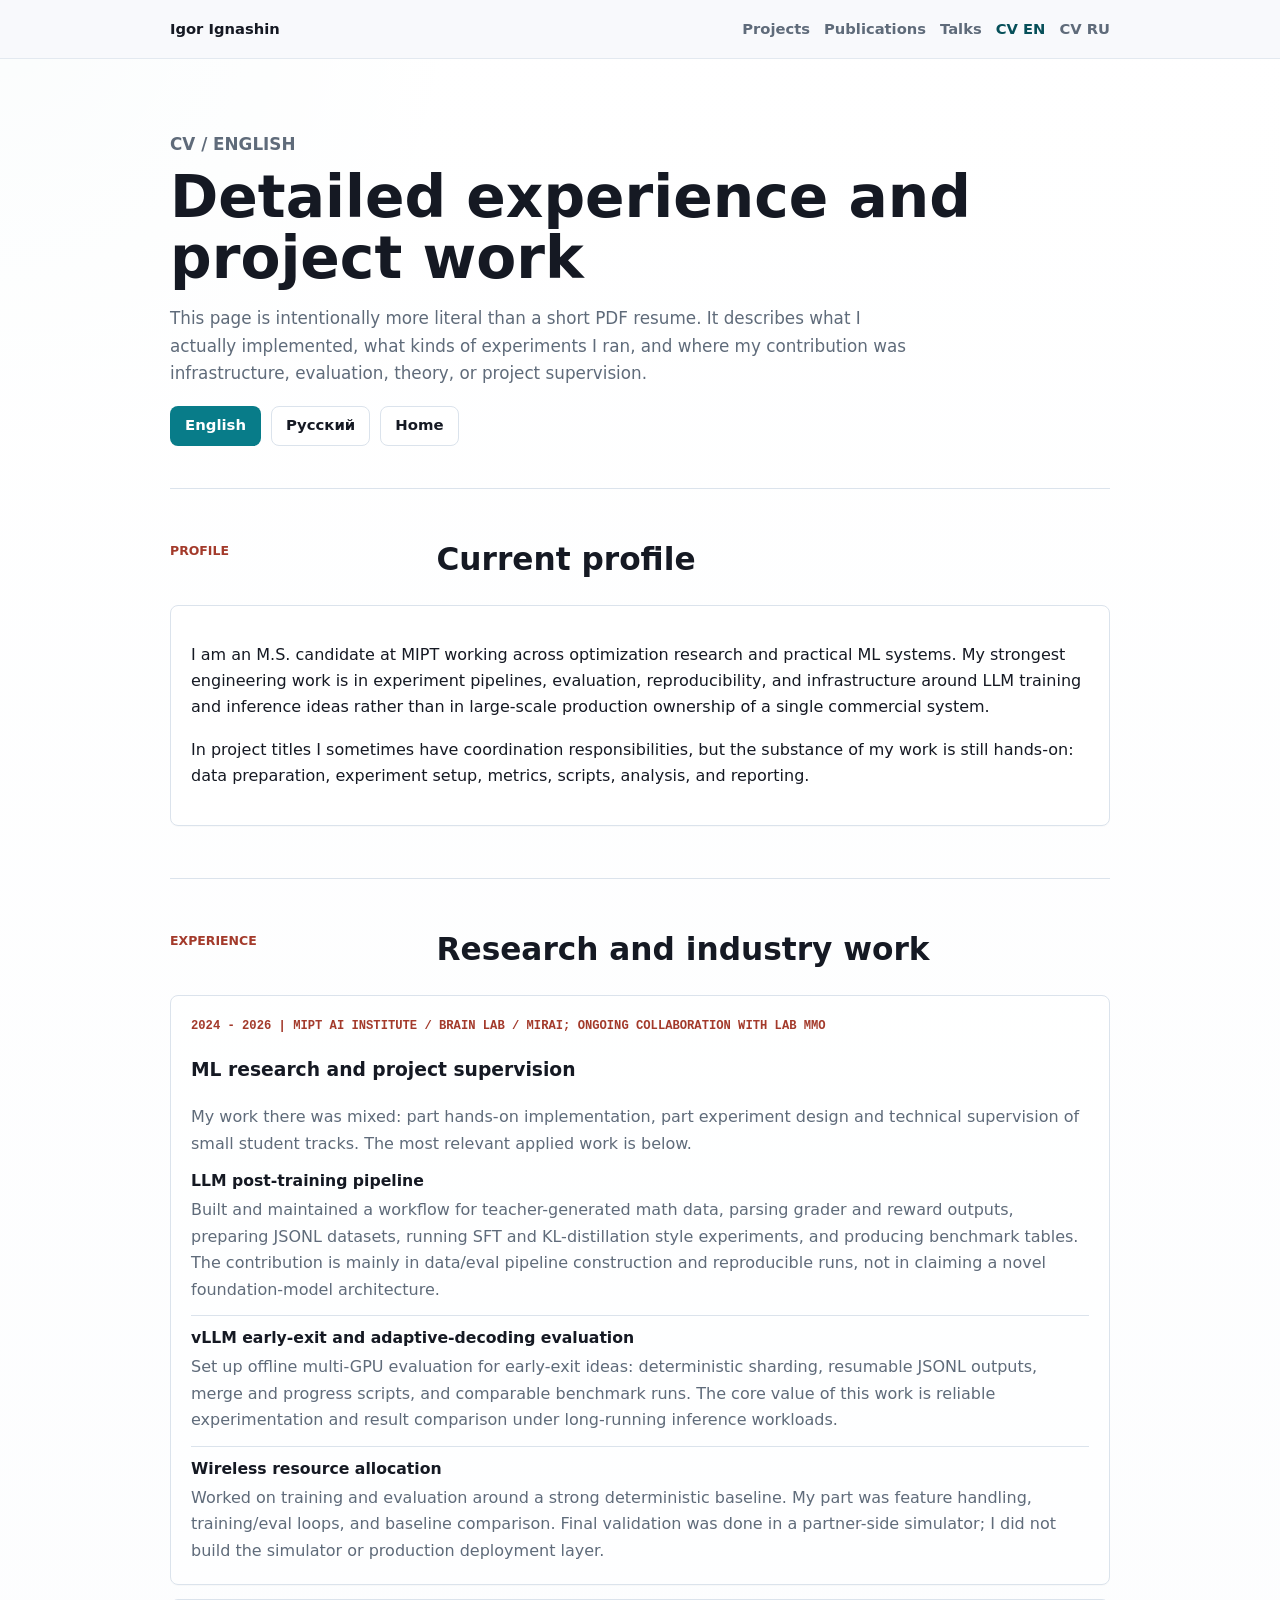
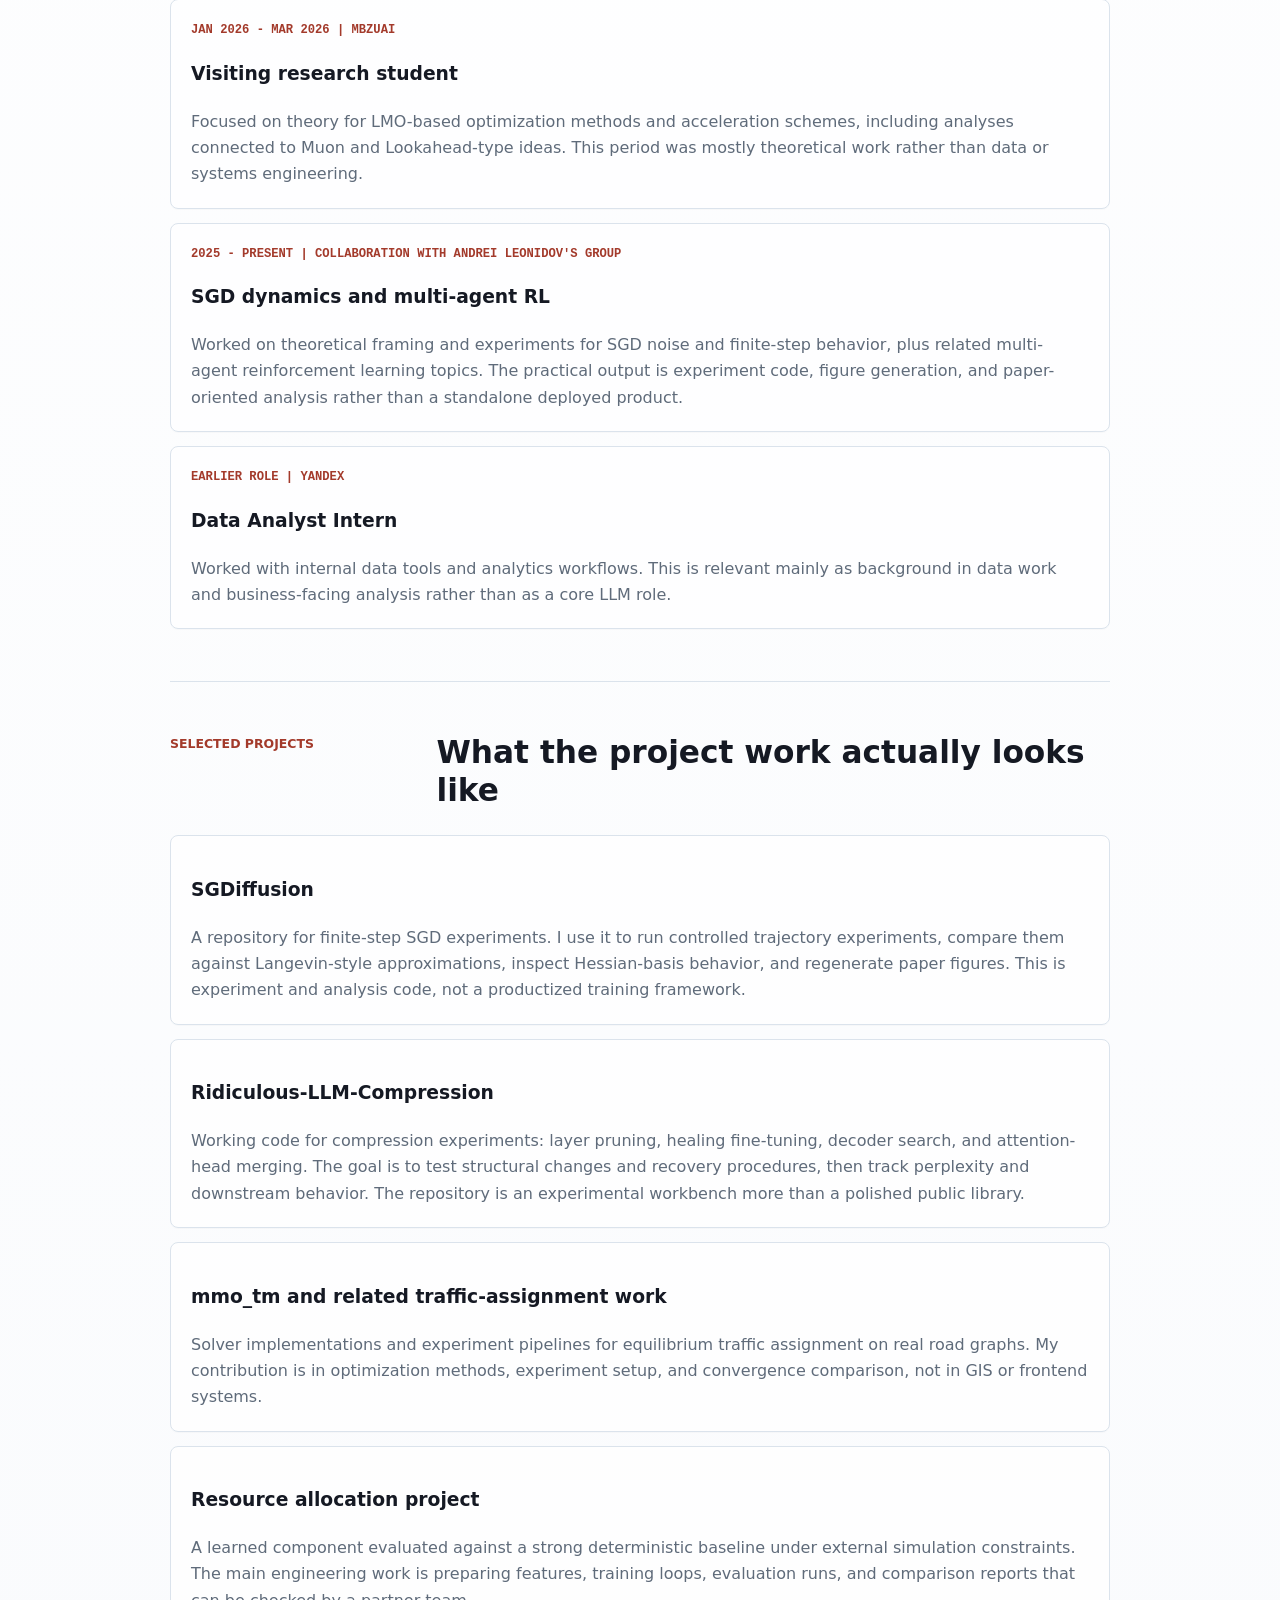
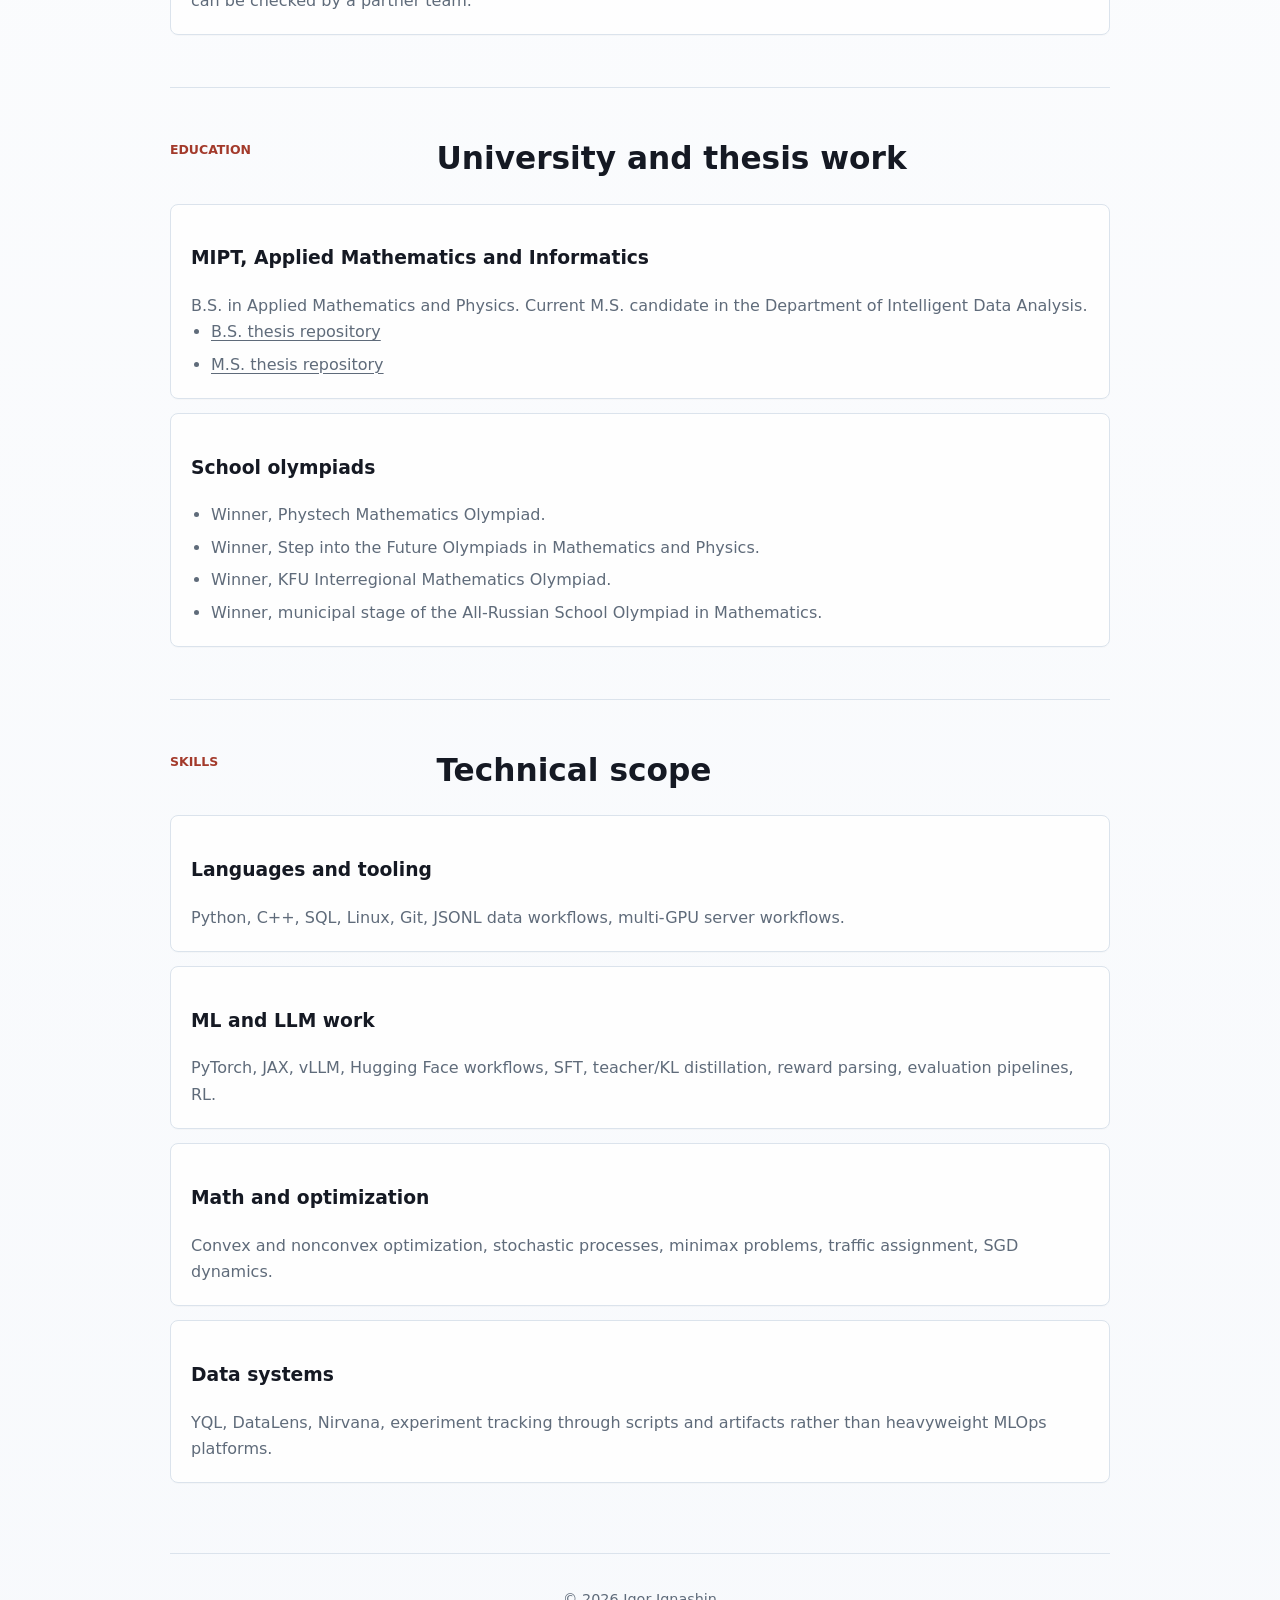
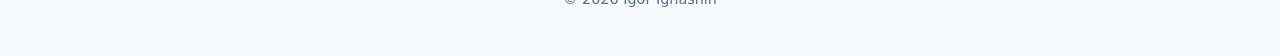
==== cv-en.html @ b8837d7b "Publish bilingual CV pages" ====
<!doctype html>
<html lang="en">
  <head>
    <meta charset="utf-8">
    <meta name="viewport" content="width=device-width, initial-scale=1">
    <title>CV | Igor Ignashin</title>
    <meta
      name="description"
      content="Detailed English CV of Igor Ignashin: experience, concrete project work, and technical scope."
    >
    <meta property="og:title" content="CV | Igor Ignashin">
    <meta property="og:description" content="Detailed experience and project work in English.">
    <meta property="og:type" content="website">
    <meta property="og:image" content="https://thunderstormxx.github.io/PersonalPage/figures/profile.png">
    <link rel="icon" href="figures/site-icon-32.png?v=avatar-icon-1" sizes="32x32" type="image/png">
    <link rel="icon" href="figures/site-icon-16.png?v=avatar-icon-1" sizes="16x16" type="image/png">
    <link rel="apple-touch-icon" href="figures/site-icon-180.png?v=avatar-icon-1">
    <link rel="stylesheet" href="assets/styles.css?v=cv-bilingual-2">
  </head>
  <body>
    <header class="site-header">
      <nav class="top-nav" aria-label="Site navigation">
        <a class="site-brand" href="index.html">Igor Ignashin</a>
        <div class="top-nav__links">
          <a href="projects.html">Projects</a>
          <a href="index.html#publications">Publications</a>
          <a href="index.html#talks">Talks</a>
          <a href="cv-en.html" aria-current="page">CV EN</a>
          <a href="cv-ru.html">CV RU</a>
        </div>
      </nav>
    </header>

    <main class="page-shell subpage">
      <section class="page-hero" aria-labelledby="cv-page-title">
        <p class="section__eyebrow">CV / English</p>
        <h1 id="cv-page-title">Detailed experience and project work</h1>
        <p>
          This page is intentionally more literal than a short PDF resume. It
          describes what I actually implemented, what kinds of experiments I
          ran, and where my contribution was infrastructure, evaluation,
          theory, or project supervision.
        </p>
        <div class="lang-switch" aria-label="Language switch">
          <a class="button-link button-link--primary" href="cv-en.html">English</a>
          <a class="button-link" href="cv-ru.html">Русский</a>
          <a class="button-link" href="index.html">Home</a>
        </div>
      </section>

      <section class="section" aria-labelledby="profile-title">
        <div class="section__header">
          <p class="section__eyebrow">Profile</p>
          <h2 id="profile-title">Current profile</h2>
        </div>
        <div class="note-card">
          <p>
            I am an M.S. candidate at MIPT working across optimization
            research and practical ML systems. My strongest engineering work is
            in experiment pipelines, evaluation, reproducibility, and
            infrastructure around LLM training and inference ideas rather than
            in large-scale production ownership of a single commercial system.
          </p>
          <p>
            In project titles I sometimes have coordination responsibilities,
            but the substance of my work is still hands-on: data preparation,
            experiment setup, metrics, scripts, analysis, and reporting.
          </p>
        </div>
      </section>

      <section class="section" aria-labelledby="experience-title">
        <div class="section__header">
          <p class="section__eyebrow">Experience</p>
          <h2 id="experience-title">Research and industry work</h2>
        </div>
        <div class="cv-entry-list">
          <article class="cv-entry">
            <div class="cv-entry__meta">2024 - 2026 | MIPT AI Institute / BRAIn Lab / MIRAI; ongoing collaboration with LAB MMO</div>
            <h3>ML research and project supervision</h3>
            <p>
              My work there was mixed: part hands-on implementation, part
              experiment design and technical supervision of small student
              tracks. The most relevant applied work is below.
            </p>
            <div class="cv-entry__projects">
              <section class="cv-entry__project">
                <h4>LLM post-training pipeline</h4>
                <p>
                  Built and maintained a workflow for teacher-generated math
                  data, parsing grader and reward outputs, preparing JSONL
                  datasets, running SFT and KL-distillation style experiments,
                  and producing benchmark tables. The contribution is mainly in
                  data/eval pipeline construction and reproducible runs, not in
                  claiming a novel foundation-model architecture.
                </p>
              </section>
              <section class="cv-entry__project">
                <h4>vLLM early-exit and adaptive-decoding evaluation</h4>
                <p>
                  Set up offline multi-GPU evaluation for early-exit ideas:
                  deterministic sharding, resumable JSONL outputs, merge and
                  progress scripts, and comparable benchmark runs. The core
                  value of this work is reliable experimentation and result
                  comparison under long-running inference workloads.
                </p>
              </section>
              <section class="cv-entry__project">
                <h4>Wireless resource allocation</h4>
                <p>
                  Worked on training and evaluation around a strong
                  deterministic baseline. My part was feature
                  handling, training/eval loops, and baseline comparison. Final
                  validation was done in a partner-side simulator; I did not
                  build the simulator or production deployment layer.
                </p>
              </section>
            </div>
          </article>

          <article class="cv-entry">
            <div class="cv-entry__meta">Jan 2026 - Mar 2026 | MBZUAI</div>
            <h3>Visiting research student</h3>
            <p>
              Focused on theory for LMO-based optimization methods and
              acceleration schemes, including analyses connected to Muon and
              Lookahead-type ideas. This period was mostly theoretical work
              rather than data or systems engineering.
            </p>
          </article>

          <article class="cv-entry">
            <div class="cv-entry__meta">2025 - present | Collaboration with Andrei Leonidov's group</div>
            <h3>SGD dynamics and multi-agent RL</h3>
            <p>
              Worked on theoretical framing and experiments for SGD noise and
              finite-step behavior, plus related multi-agent reinforcement
              learning topics. The practical output is experiment code, figure
              generation, and paper-oriented analysis rather than a standalone
              deployed product.
            </p>
          </article>

          <article class="cv-entry">
            <div class="cv-entry__meta">Earlier role | Yandex</div>
            <h3>Data Analyst Intern</h3>
            <p>
              Worked with internal data tools and analytics workflows. This is
              relevant mainly as background in data work and business-facing
              analysis rather than as a core LLM role.
            </p>
          </article>
        </div>
      </section>

      <section class="section" aria-labelledby="projects-title">
        <div class="section__header">
          <p class="section__eyebrow">Selected Projects</p>
          <h2 id="projects-title">What the project work actually looks like</h2>
        </div>
        <div class="cv-entry-list">
          <article class="cv-entry">
            <h3>SGDiffusion</h3>
            <p>
              A repository for finite-step SGD experiments. I use it to run
              controlled trajectory experiments, compare them against
              Langevin-style approximations, inspect Hessian-basis behavior, and
              regenerate paper figures. This is experiment and analysis code,
              not a productized training framework.
            </p>
          </article>
          <article class="cv-entry">
            <h3>Ridiculous-LLM-Compression</h3>
            <p>
              Working code for compression experiments: layer pruning, healing
              fine-tuning, decoder search, and attention-head merging. The goal
              is to test structural changes and recovery procedures, then track
              perplexity and downstream behavior. The repository is an
              experimental workbench more than a polished public library.
            </p>
          </article>
          <article class="cv-entry">
            <h3>mmo_tm and related traffic-assignment work</h3>
            <p>
              Solver implementations and experiment pipelines for equilibrium
              traffic assignment on real road graphs. My contribution is in
              optimization methods, experiment setup, and convergence
              comparison, not in GIS or frontend systems.
            </p>
          </article>
          <article class="cv-entry">
            <h3>Resource allocation project</h3>
            <p>
              A learned component evaluated against a strong deterministic
              baseline under external simulation constraints. The main
              engineering work is preparing features, training loops,
              evaluation runs, and comparison reports that can be checked by a
              partner team.
            </p>
          </article>
        </div>
      </section>

      <section class="section" aria-labelledby="education-title">
        <div class="section__header">
          <p class="section__eyebrow">Education</p>
          <h2 id="education-title">University and thesis work</h2>
        </div>
        <div class="cv-entry-list">
          <article class="cv-entry">
            <h3>MIPT, Applied Mathematics and Informatics</h3>
            <p>
              B.S. in Applied Mathematics and Physics. Current M.S. candidate
              in the Department of Intelligent Data Analysis.
            </p>
            <ul>
              <li><a href="https://github.com/intsystems/Ignashin-BS-Thesis" target="_blank" rel="noreferrer">B.S. thesis repository</a></li>
              <li><a href="https://github.com/intsystems/Ignashin_MS_thesis" target="_blank" rel="noreferrer">M.S. thesis repository</a></li>
            </ul>
          </article>
          <article class="cv-entry">
            <h3>School olympiads</h3>
            <ul>
              <li>Winner, Phystech Mathematics Olympiad.</li>
              <li>Winner, Step into the Future Olympiads in Mathematics and Physics.</li>
              <li>Winner, KFU Interregional Mathematics Olympiad.</li>
              <li>Winner, municipal stage of the All-Russian School Olympiad in Mathematics.</li>
            </ul>
          </article>
        </div>
      </section>

      <section class="section" aria-labelledby="skills-title">
        <div class="section__header">
          <p class="section__eyebrow">Skills</p>
          <h2 id="skills-title">Technical scope</h2>
        </div>
        <div class="cv-entry-list">
          <article class="cv-entry">
            <h3>Languages and tooling</h3>
            <p>Python, C++, SQL, Linux, Git, JSONL data workflows, multi-GPU server workflows.</p>
          </article>
          <article class="cv-entry">
            <h3>ML and LLM work</h3>
            <p>PyTorch, JAX, vLLM, Hugging Face workflows, SFT, teacher/KL distillation, reward parsing, evaluation pipelines, RL.</p>
          </article>
          <article class="cv-entry">
            <h3>Math and optimization</h3>
            <p>Convex and nonconvex optimization, stochastic processes, minimax problems, traffic assignment, SGD dynamics.</p>
          </article>
          <article class="cv-entry">
            <h3>Data systems</h3>
            <p>YQL, DataLens, Nirvana, experiment tracking through scripts and artifacts rather than heavyweight MLOps platforms.</p>
          </article>
        </div>
      </section>
    </main>

    <footer class="site-footer">
      <p>&copy; 2026 Igor Ignashin</p>
    </footer>
  </body>
</html>
---- assets/styles.css ----
:root {
  color-scheme: light;
  --bg: #f7f9fc;
  --surface: #ffffff;
  --surface-strong: #eef7f8;
  --text: #151923;
  --muted: #5f6b7a;
  --border: #dbe3ec;
  --accent: #087c89;
  --accent-strong: #064f59;
  --accent-warm: #a33a2b;
  --shadow: 0 18px 45px rgb(40 54 74 / 0.08);
  --radius: 8px;
}

* {
  box-sizing: border-box;
}

html {
  scroll-behavior: smooth;
}

body {
  min-width: 320px;
  margin: 0;
  background:
    linear-gradient(180deg, rgb(255 255 255 / 0.86), rgb(247 249 252 / 0.92)),
    radial-gradient(circle at top left, rgb(8 124 137 / 0.12), transparent 28rem);
  color: var(--text);
  font-family:
    Inter, ui-sans-serif, system-ui, -apple-system, BlinkMacSystemFont, "Segoe UI",
    sans-serif;
  line-height: 1.65;
  overflow-x: hidden;
}

a {
  color: inherit;
  text-decoration-thickness: 0.08em;
  text-underline-offset: 0.18em;
}

a:hover {
  color: var(--accent-strong);
}

.site-header {
  position: sticky;
  top: 0;
  z-index: 10;
  border-bottom: 1px solid rgb(219 227 236 / 0.72);
  background: rgb(247 249 252 / 0.86);
  backdrop-filter: blur(16px);
}

.top-nav {
  display: flex;
  width: min(100% - 32px, 940px);
  min-height: 58px;
  align-items: center;
  justify-content: space-between;
  gap: 18px;
  margin: 0 auto;
}

.site-brand,
.top-nav__links a {
  color: var(--text);
  font-size: 0.92rem;
  font-weight: 800;
  text-decoration: none;
}

.site-brand {
  white-space: nowrap;
}

.top-nav__links {
  display: flex;
  flex-wrap: wrap;
  justify-content: flex-end;
  gap: 14px;
}

.top-nav__links a {
  color: var(--muted);
}

.top-nav__links a:hover,
.top-nav__links a[aria-current="page"] {
  color: var(--accent-strong);
}

.page-shell {
  width: min(100% - 32px, 940px);
  max-width: calc(100vw - 32px);
  margin: 0 auto;
}

.profile {
  display: flex;
  min-height: 92vh;
  flex-direction: column;
  align-items: center;
  justify-content: center;
  padding: 64px 0 40px;
  text-align: center;
}

.profile__avatar {
  width: 136px;
  height: 136px;
  border: 4px solid var(--surface);
  border-radius: 50%;
  box-shadow: var(--shadow);
  object-fit: cover;
}

.profile h1 {
  margin: 26px 0 4px;
  font-size: clamp(2.45rem, 1.95rem + 2vw, 4rem);
  line-height: 1.05;
  overflow-wrap: anywhere;
}

.profile__role {
  margin: 0;
  color: var(--accent-strong);
  font-size: 1.08rem;
  font-weight: 700;
  overflow-wrap: anywhere;
}

.profile__summary {
  width: min(100%, 760px);
  margin: 28px auto 0;
  color: var(--muted);
  font-size: 1.04rem;
}

.profile__summary p {
  margin: 0 auto 10px;
}

.link-bar,
.cv-panel__actions {
  display: flex;
  flex-wrap: wrap;
  justify-content: center;
  gap: 10px;
}

.link-bar {
  width: 100%;
  margin-top: 26px;
}

.link-bar a,
.cv-panel__actions a,
.button-link,
.project-card__action {
  display: inline-flex;
  min-height: 40px;
  align-items: center;
  justify-content: center;
  border: 1px solid var(--border);
  border-radius: var(--radius);
  background: var(--surface);
  color: var(--text);
  font-size: 0.93rem;
  font-weight: 700;
  line-height: 1.2;
  padding: 9px 14px;
  text-decoration: none;
  transition:
    border-color 160ms ease,
    color 160ms ease,
    transform 160ms ease,
    box-shadow 160ms ease;
  white-space: nowrap;
}

.link-bar a:hover,
.cv-panel__actions a:hover,
.button-link:hover,
.project-card:not(.project-card--placeholder):hover .project-card__action {
  border-color: rgb(8 124 137 / 0.45);
  box-shadow: 0 10px 28px rgb(8 124 137 / 0.12);
  color: var(--accent-strong);
  transform: translateY(-1px);
}

.button-link--primary {
  border-color: rgb(8 124 137 / 0.48);
  background: var(--accent);
  color: #ffffff;
}

.button-link--primary:hover {
  color: #ffffff;
}

.section {
  scroll-margin-top: 78px;
  padding: 52px 0;
  border-top: 1px solid var(--border);
}

.section-actions {
  display: flex;
  justify-content: center;
  margin-top: 18px;
}

.section__header {
  display: grid;
  grid-template-columns: minmax(140px, 0.36fr) minmax(0, 1fr);
  gap: 24px;
  align-items: start;
  margin-bottom: 26px;
}

.section__eyebrow {
  margin: 0;
  color: var(--accent-warm);
  font-size: 0.78rem;
  font-weight: 800;
  text-transform: uppercase;
}

.section h2 {
  margin: 0;
  font-size: clamp(1.42rem, 1.15rem + 1vw, 2.05rem);
  line-height: 1.2;
  overflow-wrap: anywhere;
}

.focus-grid {
  display: grid;
  grid-template-columns: repeat(3, minmax(0, 1fr));
  gap: 14px;
}

.focus-grid article,
.project-card,
.cv-panel,
.publication,
.talk {
  border: 1px solid var(--border);
  border-radius: var(--radius);
  background: rgb(255 255 255 / 0.82);
  box-shadow: 0 1px 0 rgb(21 25 35 / 0.02);
}

.focus-grid article {
  min-height: 232px;
  padding: 20px;
}

.focus-grid span {
  display: block;
  margin-bottom: 18px;
  color: var(--accent);
  font-family: ui-monospace, SFMono-Regular, Menlo, Monaco, Consolas, monospace;
  font-size: 0.86rem;
  font-weight: 800;
}

.focus-grid h3,
.project-card__title,
.publication h3,
.talk h3,
.cv-panel h3 {
  margin: 0 0 8px;
  line-height: 1.25;
}

.focus-grid p,
.project-card__text,
.publication p,
.talk p,
.cv-panel p {
  margin: 0;
  color: var(--muted);
}

.publication-list {
  display: grid;
  gap: 10px;
}

.publication {
  padding: 18px 20px;
}

.publication h3 {
  font-size: 1.02rem;
}

.publication p {
  font-size: 0.95rem;
}

.talk-list {
  display: grid;
  grid-template-columns: repeat(2, minmax(0, 1fr));
  gap: 14px;
}

.talk {
  padding: 18px 20px;
}

.talk__meta {
  margin-bottom: 10px;
  color: var(--accent-warm);
  font-family: ui-monospace, SFMono-Regular, Menlo, Monaco, Consolas, monospace;
  font-size: 0.76rem;
  font-weight: 800;
  text-transform: uppercase;
}

.talk h3 {
  font-size: 1.02rem;
}

.talk p {
  font-size: 0.95rem;
}

.talk__links {
  display: flex;
  flex-wrap: wrap;
  gap: 8px;
  margin-top: 14px;
}

.talk__links a {
  display: inline-flex;
  min-height: 34px;
  align-items: center;
  justify-content: center;
  border: 1px solid var(--border);
  border-radius: var(--radius);
  color: var(--accent-strong);
  font-size: 0.86rem;
  font-weight: 800;
  line-height: 1.2;
  padding: 7px 11px;
  text-decoration: none;
}

.talk__links a:hover {
  border-color: rgb(8 124 137 / 0.45);
  color: var(--accent-strong);
}

.project-subsection + .project-subsection {
  margin-top: 34px;
}

.project-subsection__header {
  display: grid;
  grid-template-columns: minmax(140px, 0.28fr) minmax(0, 1fr);
  gap: 20px;
  align-items: start;
  margin-bottom: 16px;
}

.project-subsection__header h2,
.project-subsection__header h3 {
  margin: 0;
  font-size: 1.14rem;
  line-height: 1.25;
  overflow-wrap: anywhere;
}

.project-subsection__header p {
  margin: 0;
  color: var(--muted);
  font-size: 0.98rem;
}

.project-grid {
  display: grid;
  grid-template-columns: repeat(2, minmax(0, 1fr));
  gap: 14px;
}

.project-card {
  display: flex;
  min-height: 430px;
  flex-direction: column;
  justify-content: space-between;
  overflow: hidden;
  padding: 0;
  color: var(--text);
  text-decoration: none;
  transition:
    border-color 160ms ease,
    box-shadow 160ms ease,
    transform 160ms ease;
}

.project-card:not(.project-card--placeholder):hover {
  border-color: rgb(8 124 137 / 0.42);
  box-shadow: var(--shadow);
  color: var(--text);
  transform: translateY(-2px);
}

.project-card--placeholder {
  cursor: default;
}

.project-card--featured {
  background:
    linear-gradient(135deg, rgb(238 247 248 / 0.95), rgb(255 255 255 / 0.92));
  border-color: rgb(8 124 137 / 0.28);
}

.project-card__media {
  display: flex;
  aspect-ratio: 16 / 9;
  align-items: center;
  justify-content: center;
  border-bottom: 1px solid var(--border);
  background: #ffffff;
}

.project-card__media img {
  width: 100%;
  height: 100%;
  padding: 10px;
  object-fit: contain;
}

.project-card__body {
  display: flex;
  min-height: 238px;
  flex: 1;
  flex-direction: column;
  padding: 18px 20px 20px;
}

.project-card__tag {
  display: block;
  margin: 0 0 10px;
  color: var(--accent);
  font-family: ui-monospace, SFMono-Regular, Menlo, Monaco, Consolas, monospace;
  font-size: 0.78rem;
  font-weight: 800;
  text-transform: uppercase;
}

.project-card__title {
  display: block;
  font-size: 1.08rem;
  font-weight: 800;
  overflow-wrap: anywhere;
}

.project-card__text {
  display: block;
  flex: 1;
  font-size: 0.98rem;
}

.project-card__status {
  display: block;
  margin-top: 18px;
  color: var(--accent-warm);
  font-family: ui-monospace, SFMono-Regular, Menlo, Monaco, Consolas, monospace;
  font-size: 0.76rem;
  font-weight: 800;
  text-transform: uppercase;
}

.project-card__action {
  width: fit-content;
  margin-top: 24px;
}

.project-card--placeholder .project-card__action {
  border-color: var(--border);
  color: var(--muted);
}

.subpage {
  padding-bottom: 18px;
}

.page-hero {
  padding: 72px 0 42px;
}

.page-hero h1,
.project-detail h1 {
  margin: 8px 0 16px;
  font-size: clamp(2.1rem, 1.4rem + 2.8vw, 4rem);
  line-height: 1.05;
  overflow-wrap: anywhere;
}

.page-hero p,
.project-detail__intro p {
  width: min(100%, 760px);
  margin: 0;
  color: var(--muted);
  font-size: 1.05rem;
}

.project-detail {
  padding: 68px 0 64px;
}

.project-detail__intro {
  display: grid;
  gap: 12px;
}

.project-detail__actions {
  display: flex;
  flex-wrap: wrap;
  gap: 10px;
  margin-top: 10px;
}

.project-detail__image {
  display: flex;
  max-height: 560px;
  align-items: center;
  justify-content: center;
  margin: 34px 0;
  overflow: hidden;
  border: 1px solid var(--border);
  border-radius: var(--radius);
  background: #ffffff;
  box-shadow: var(--shadow);
}

.project-detail__image img {
  width: 100%;
  max-height: 560px;
  padding: 18px;
  object-fit: contain;
}

.project-detail__body {
  display: grid;
  grid-template-columns: repeat(2, minmax(0, 1fr));
  gap: 14px;
}

.project-detail__body section,
.project-nav a {
  border: 1px solid var(--border);
  border-radius: var(--radius);
  background: rgb(255 255 255 / 0.82);
}

.project-detail__body section {
  padding: 20px;
}

.project-detail__body section:first-child {
  grid-column: 1 / -1;
}

.project-detail__body h2 {
  margin: 0 0 10px;
  font-size: 1.08rem;
}

.project-detail__body p,
.project-detail__body li {
  color: var(--muted);
}

.project-detail__body p,
.project-detail__body ul {
  margin: 0;
}

.project-detail__body ul {
  padding-left: 20px;
}

.project-source a {
  overflow-wrap: anywhere;
}

.project-nav {
  display: grid;
  grid-template-columns: repeat(2, minmax(0, 1fr));
  gap: 14px;
  margin-top: 14px;
}

.project-nav a {
  min-height: 58px;
  padding: 16px 18px;
  color: var(--text);
  font-weight: 800;
  text-decoration: none;
}

.project-nav a:hover {
  border-color: rgb(8 124 137 / 0.42);
  color: var(--accent-strong);
}

.cv-panel {
  display: grid;
  grid-template-columns: minmax(0, 1fr) 220px;
  gap: 26px;
  padding: 24px;
}

.cv-panel h3 + p {
  margin-bottom: 18px;
}

.cv-panel ul {
  margin: 0 0 18px;
  padding-left: 20px;
  color: var(--muted);
}

.cv-panel li + li {
  margin-top: 6px;
}

.cv-link-list a {
  color: var(--text);
  font-weight: 800;
}

.cv-link-list a:hover {
  color: var(--accent-strong);
}

.cv-panel__actions {
  align-content: start;
  align-items: start;
  justify-content: flex-end;
}

.cv-panel__actions a {
  width: 100%;
}

.lang-switch {
  display: flex;
  flex-wrap: wrap;
  gap: 10px;
  margin-top: 18px;
}

.note-card,
.cv-entry {
  border: 1px solid var(--border);
  border-radius: var(--radius);
  background: rgb(255 255 255 / 0.82);
  box-shadow: 0 1px 0 rgb(21 25 35 / 0.02);
}

.note-card {
  padding: 20px;
}

.note-card p + p {
  margin-top: 12px;
}

.cv-entry-list {
  display: grid;
  gap: 14px;
}

.cv-entry {
  padding: 20px;
}

.cv-entry__meta {
  margin-bottom: 10px;
  color: var(--accent-warm);
  font-family: ui-monospace, SFMono-Regular, Menlo, Monaco, Consolas, monospace;
  font-size: 0.76rem;
  font-weight: 800;
  text-transform: uppercase;
}

.cv-entry h4 {
  margin: 0 0 6px;
  font-size: 0.98rem;
  line-height: 1.3;
}

.cv-entry p,
.cv-entry li {
  color: var(--muted);
}

.cv-entry p,
.cv-entry ul {
  margin: 0;
}

.cv-entry ul {
  padding-left: 20px;
}

.cv-entry li + li {
  margin-top: 6px;
}

.cv-entry__projects {
  display: grid;
  gap: 12px;
  margin-top: 14px;
}

.cv-entry__project {
  padding-top: 12px;
  border-top: 1px solid var(--border);
}

.cv-entry__project:first-child {
  padding-top: 0;
  border-top: 0;
}

.site-footer {
  width: min(100% - 32px, 940px);
  margin: 0 auto;
  padding: 34px 0 44px;
  border-top: 1px solid var(--border);
  color: var(--muted);
  font-size: 0.9rem;
  text-align: center;
}

.site-footer p {
  margin: 0;
}

@media (prefers-color-scheme: dark) {
  :root {
    color-scheme: dark;
    --bg: #11151c;
    --surface: #171d26;
    --surface-strong: #10272c;
    --text: #eef3f8;
    --muted: #acb8c5;
    --border: #2b3644;
    --accent: #31b6c5;
    --accent-strong: #76d7e1;
    --accent-warm: #ee8b7e;
    --shadow: 0 18px 45px rgb(0 0 0 / 0.24);
  }

  body {
    background:
      linear-gradient(180deg, rgb(17 21 28 / 0.94), rgb(13 17 23 / 0.98)),
      radial-gradient(circle at top left, rgb(49 182 197 / 0.16), transparent 30rem);
  }

  .focus-grid article,
  .project-card,
  .cv-panel,
  .note-card,
  .cv-entry,
  .publication,
  .talk,
  .link-bar a,
  .cv-panel__actions a,
  .button-link,
  .project-card__action,
  .project-detail__body section,
  .project-nav a {
    background: rgb(23 29 38 / 0.86);
  }

  .site-header {
    border-color: rgb(43 54 68 / 0.72);
    background: rgb(17 21 28 / 0.86);
  }

  .project-card--featured {
    background:
      linear-gradient(135deg, rgb(16 39 44 / 0.96), rgb(23 29 38 / 0.92));
  }

  .button-link--primary {
    background: var(--accent);
    color: #061116;
  }
}

@media (max-width: 760px) {
  .page-shell,
  .site-footer,
  .top-nav {
    width: min(100% - 24px, 940px);
    max-width: calc(100vw - 24px);
  }

  .top-nav {
    align-items: flex-start;
    flex-direction: column;
    justify-content: center;
    padding: 10px 0;
  }

  .profile {
    min-height: auto;
    padding-top: 42px;
  }

  .section {
    padding: 40px 0;
  }

  .section__header,
  .project-subsection__header,
  .focus-grid,
  .project-grid,
  .talk-list,
  .cv-panel,
  .project-detail__body,
  .project-nav {
    grid-template-columns: 1fr;
  }

  .focus-grid article,
  .project-card {
    min-height: auto;
  }

  .project-card__body {
    min-height: auto;
  }

  .project-detail__body section:first-child {
    grid-column: auto;
  }

  .cv-panel__actions {
    justify-content: stretch;
  }

  .link-bar a {
    min-width: 0;
    flex: 1 1 calc(33.333% - 10px);
  }
}

@media (max-width: 430px) {
  .profile__avatar {
    width: 112px;
    height: 112px;
  }

  .profile__summary {
    font-size: 0.98rem;
  }

  .link-bar a {
    flex-basis: calc(50% - 10px);
  }
}
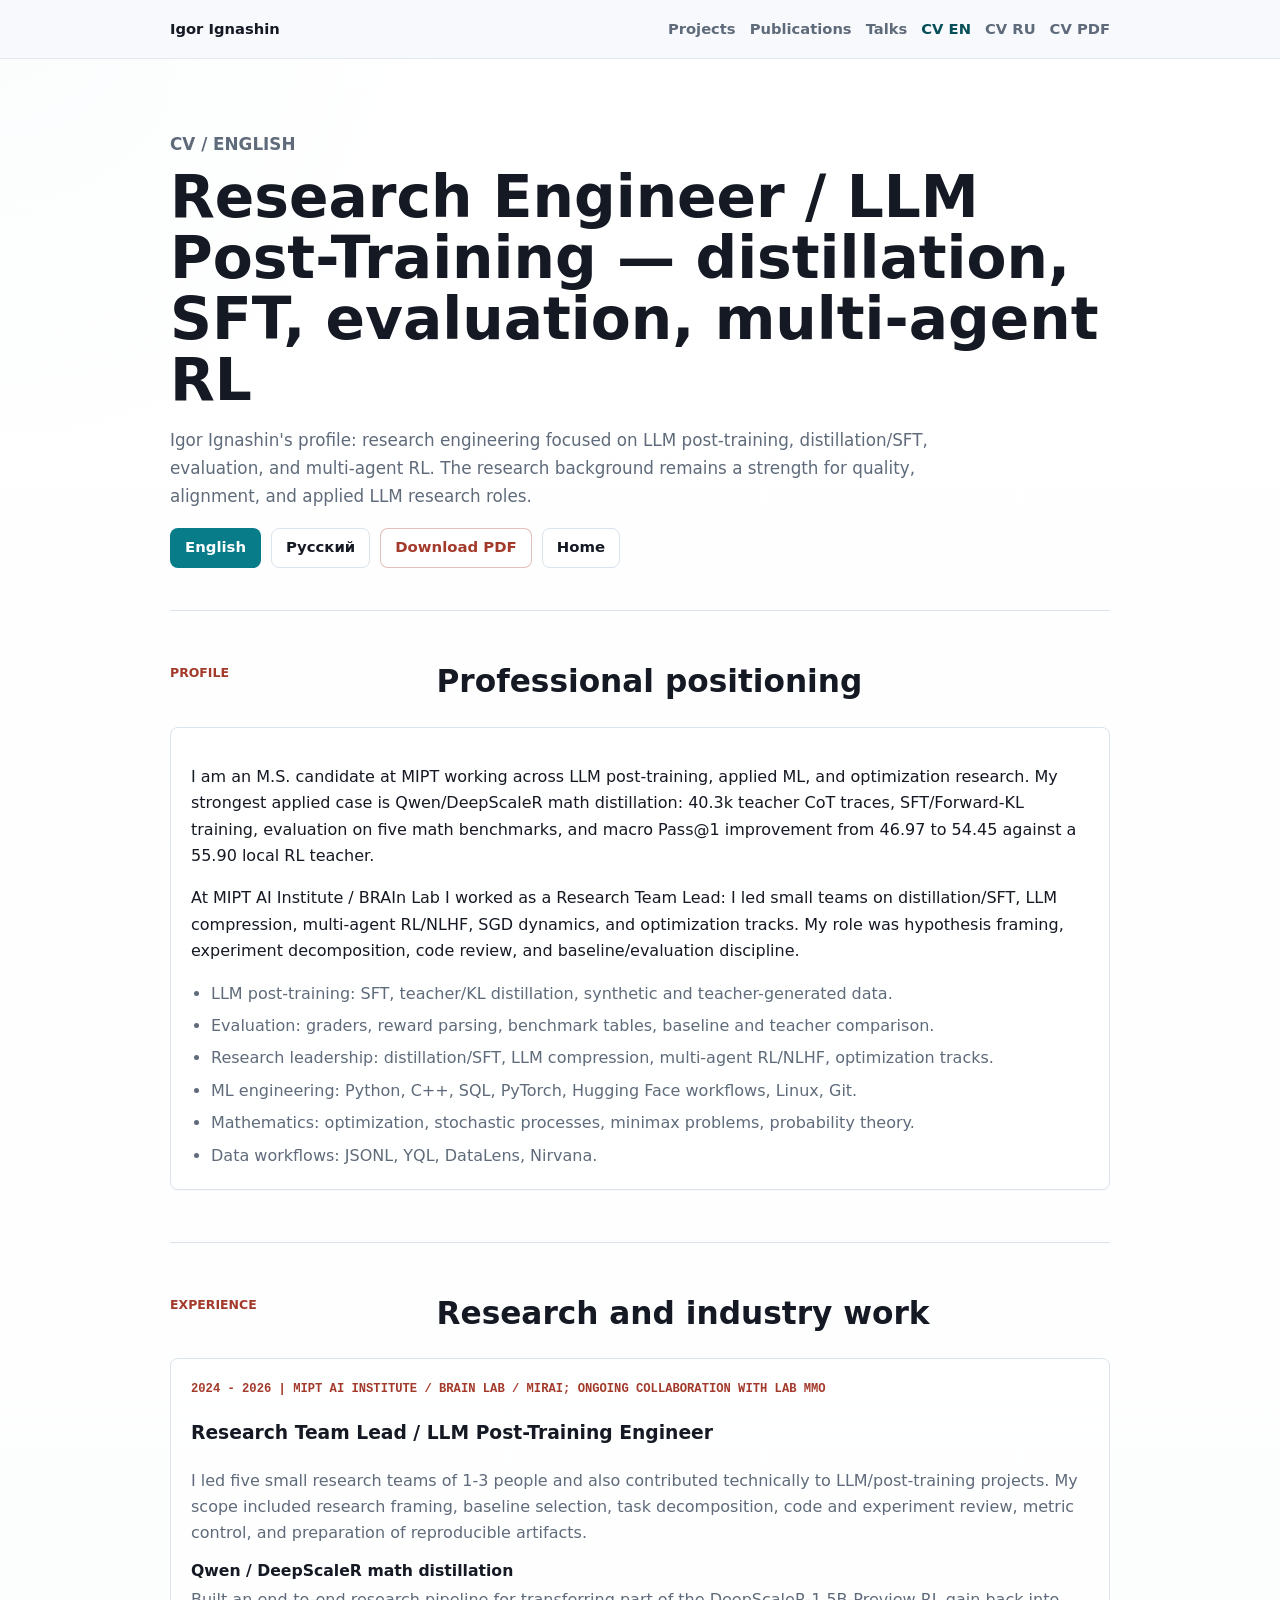
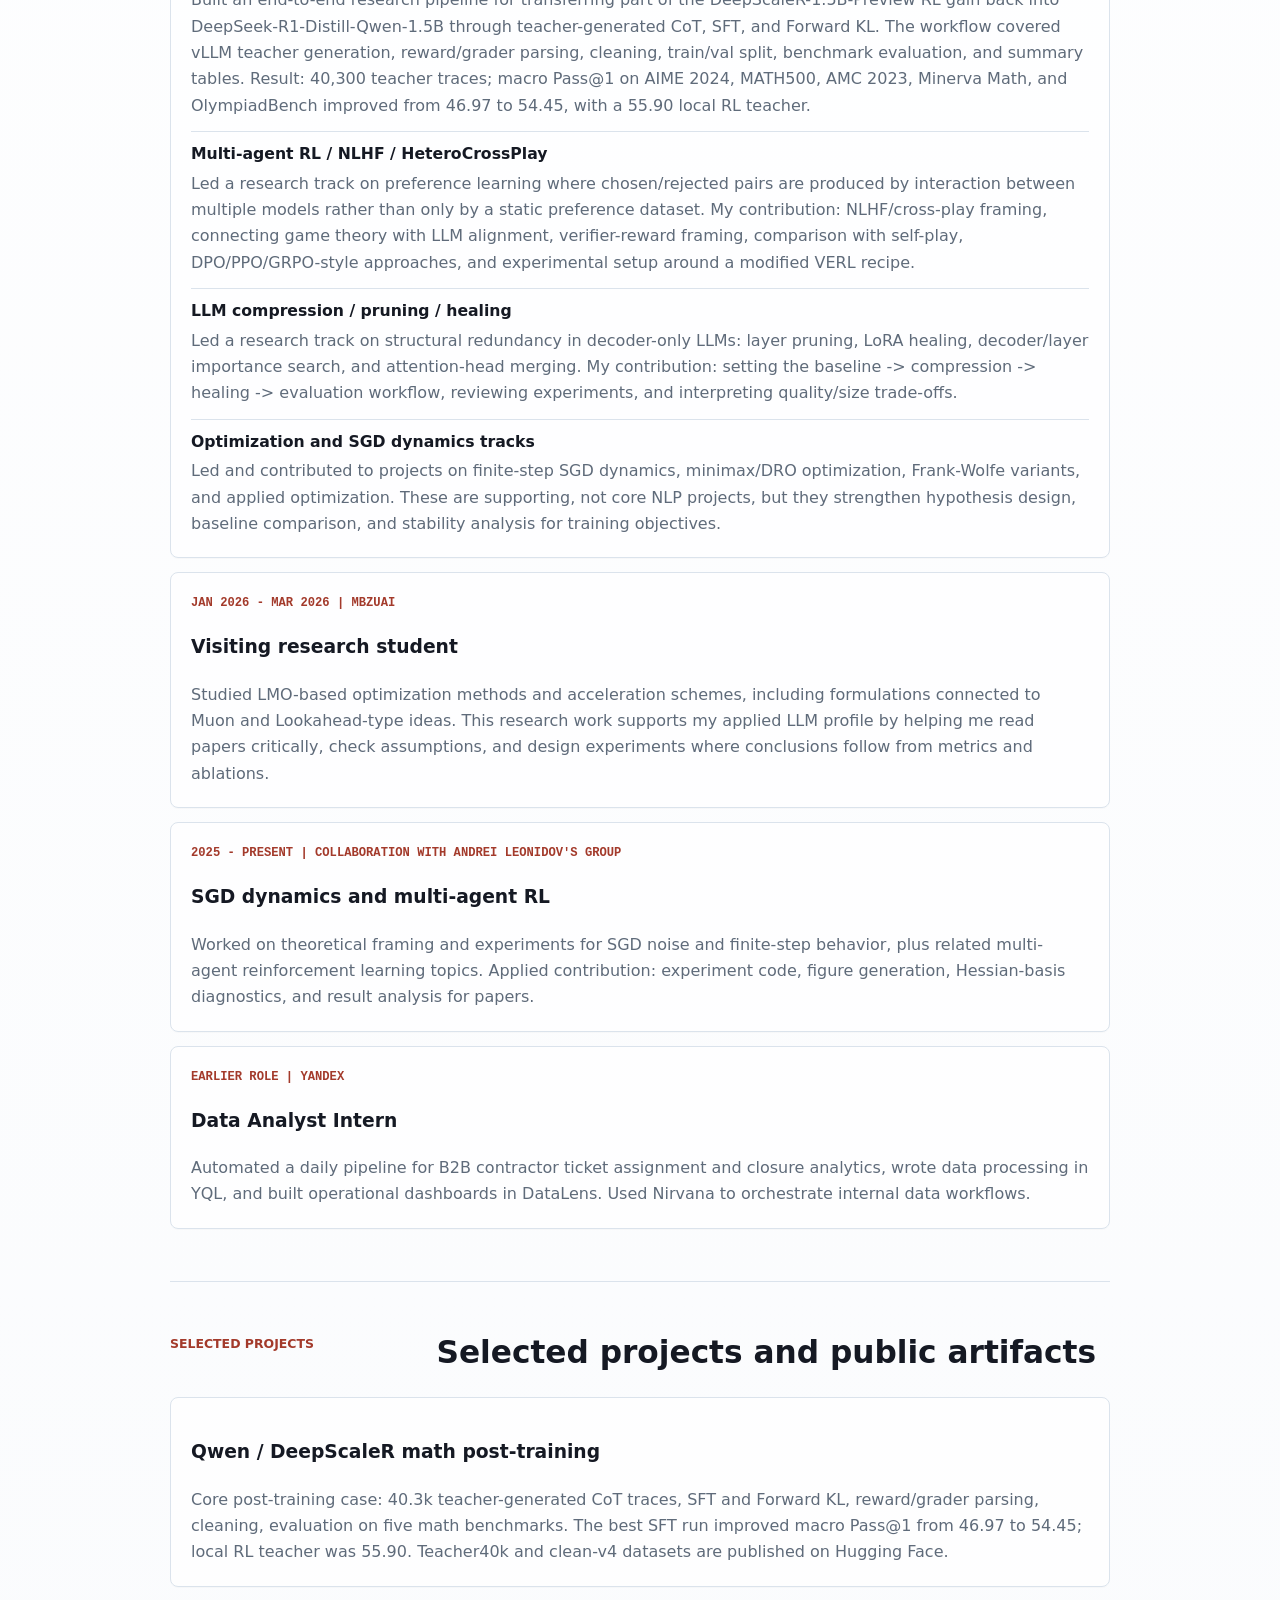
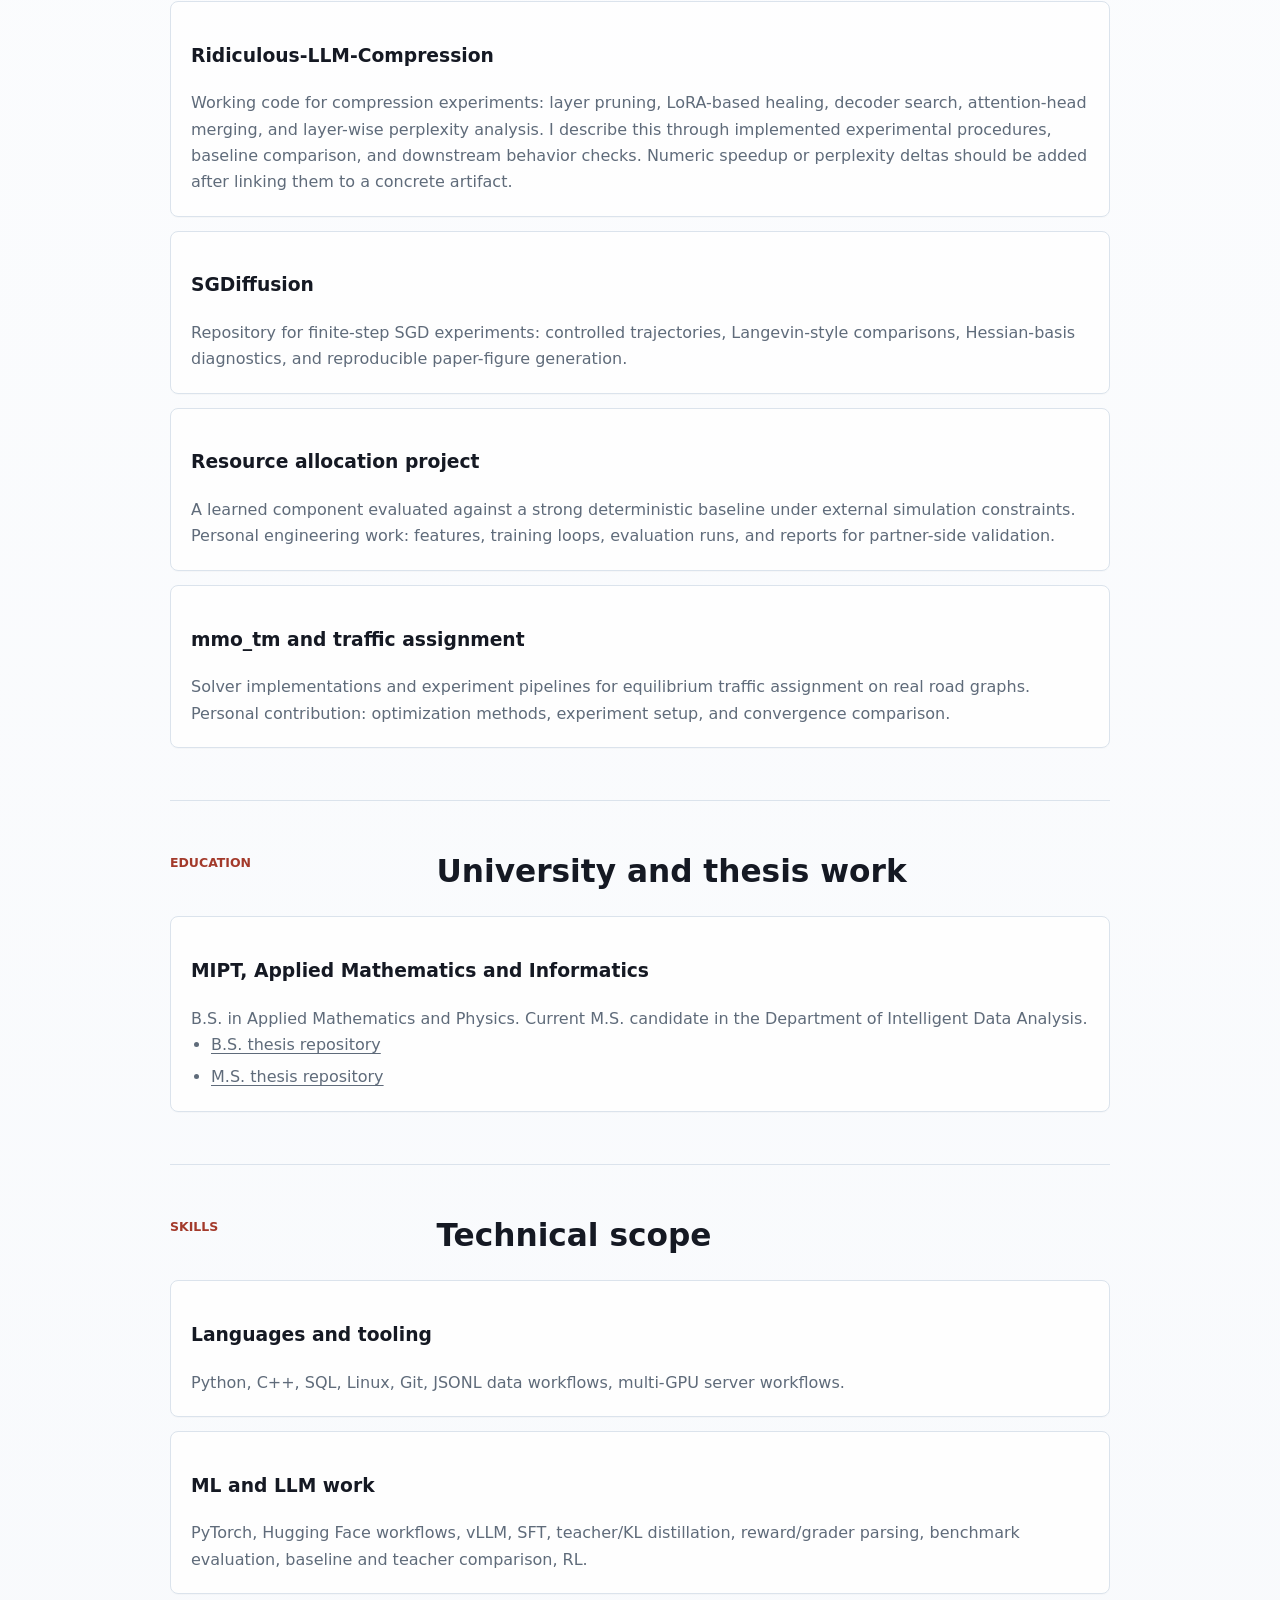
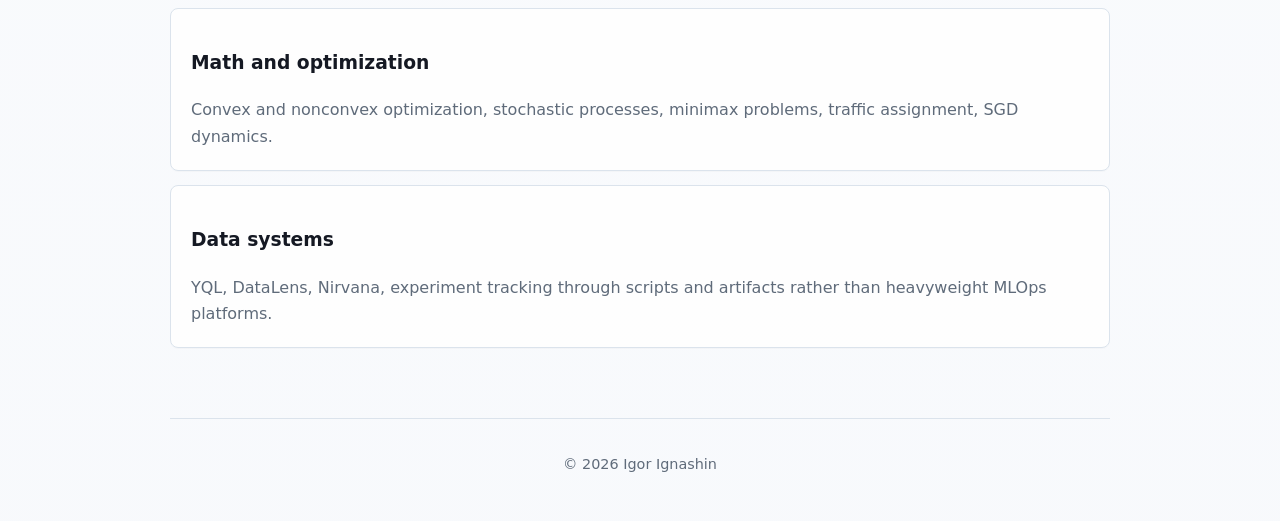
==== commit b567ca33: "Refocus profile on LLM post-training" ====
--- a/cv-en.html
+++ b/cv-en.html
@@ -15,7 +15,7 @@
     <link rel="icon" href="figures/site-icon-32.png?v=avatar-icon-1" sizes="32x32" type="image/png">
     <link rel="icon" href="figures/site-icon-16.png?v=avatar-icon-1" sizes="16x16" type="image/png">
     <link rel="apple-touch-icon" href="figures/site-icon-180.png?v=avatar-icon-1">
-    <link rel="stylesheet" href="assets/styles.css?v=cv-bilingual-2">
+    <link rel="stylesheet" href="assets/styles.css?v=posttraining-3">
   </head>
   <body>
     <header class="site-header">
@@ -27,6 +27,7 @@
           <a href="index.html#talks">Talks</a>
           <a href="cv-en.html" aria-current="page">CV EN</a>
           <a href="cv-ru.html">CV RU</a>
+          <a href="assets/igor_ignashin_cv.pdf" download="Igor_Ignashin_CV.pdf">CV PDF</a>
         </div>
       </nav>
     </header>
@@ -34,16 +35,17 @@
     <main class="page-shell subpage">
       <section class="page-hero" aria-labelledby="cv-page-title">
         <p class="section__eyebrow">CV / English</p>
-        <h1 id="cv-page-title">Detailed experience and project work</h1>
+        <h1 id="cv-page-title">Research Engineer / LLM Post-Training — distillation, SFT, evaluation, multi-agent RL</h1>
         <p>
-          This page is intentionally more literal than a short PDF resume. It
-          describes what I actually implemented, what kinds of experiments I
-          ran, and where my contribution was infrastructure, evaluation,
-          theory, or project supervision.
+          Igor Ignashin's profile: research engineering focused on LLM
+          post-training, distillation/SFT, evaluation, and multi-agent RL.
+          The research background remains a strength for quality, alignment,
+          and applied LLM research roles.
         </p>
         <div class="lang-switch" aria-label="Language switch">
           <a class="button-link button-link--primary" href="cv-en.html">English</a>
           <a class="button-link" href="cv-ru.html">Русский</a>
+          <a class="button-link button-link--download" href="assets/igor_ignashin_cv.pdf" download="Igor_Ignashin_CV.pdf">Download PDF</a>
           <a class="button-link" href="index.html">Home</a>
         </div>
       </section>
@@ -51,21 +53,32 @@
       <section class="section" aria-labelledby="profile-title">
         <div class="section__header">
           <p class="section__eyebrow">Profile</p>
-          <h2 id="profile-title">Current profile</h2>
+          <h2 id="profile-title">Professional positioning</h2>
         </div>
         <div class="note-card">
           <p>
-            I am an M.S. candidate at MIPT working across optimization
-            research and practical ML systems. My strongest engineering work is
-            in experiment pipelines, evaluation, reproducibility, and
-            infrastructure around LLM training and inference ideas rather than
-            in large-scale production ownership of a single commercial system.
+            I am an M.S. candidate at MIPT working across LLM post-training,
+            applied ML, and optimization research. My strongest applied case is
+            Qwen/DeepScaleR math distillation: 40.3k teacher CoT traces,
+            SFT/Forward-KL training, evaluation on five math benchmarks, and
+            macro Pass@1 improvement from 46.97 to 54.45 against a 55.90 local
+            RL teacher.
           </p>
           <p>
-            In project titles I sometimes have coordination responsibilities,
-            but the substance of my work is still hands-on: data preparation,
-            experiment setup, metrics, scripts, analysis, and reporting.
+            At MIPT AI Institute / BRAIn Lab I worked as a Research Team Lead:
+            I led small teams on distillation/SFT, LLM compression, multi-agent
+            RL/NLHF, SGD dynamics, and optimization tracks. My role was
+            hypothesis framing, experiment decomposition, code review, and
+            baseline/evaluation discipline.
           </p>
+          <ul>
+            <li>LLM post-training: SFT, teacher/KL distillation, synthetic and teacher-generated data.</li>
+            <li>Evaluation: graders, reward parsing, benchmark tables, baseline and teacher comparison.</li>
+            <li>Research leadership: distillation/SFT, LLM compression, multi-agent RL/NLHF, optimization tracks.</li>
+            <li>ML engineering: Python, C++, SQL, PyTorch, Hugging Face workflows, Linux, Git.</li>
+            <li>Mathematics: optimization, stochastic processes, minimax problems, probability theory.</li>
+            <li>Data workflows: JSONL, YQL, DataLens, Nirvana.</li>
+          </ul>
         </div>
       </section>
 
@@ -77,42 +90,59 @@
         <div class="cv-entry-list">
           <article class="cv-entry">
             <div class="cv-entry__meta">2024 - 2026 | MIPT AI Institute / BRAIn Lab / MIRAI; ongoing collaboration with LAB MMO</div>
-            <h3>ML research and project supervision</h3>
-            <p>
-              My work there was mixed: part hands-on implementation, part
-              experiment design and technical supervision of small student
-              tracks. The most relevant applied work is below.
+            <h3>Research Team Lead / LLM Post-Training Engineer</h3>
+            <p>
+              I led five small research teams of 1-3 people and also contributed
+              technically to LLM/post-training projects. My scope included
+              research framing, baseline selection, task decomposition, code and
+              experiment review, metric control, and preparation of reproducible
+              artifacts.
             </p>
             <div class="cv-entry__projects">
               <section class="cv-entry__project">
-                <h4>LLM post-training pipeline</h4>
-                <p>
-                  Built and maintained a workflow for teacher-generated math
-                  data, parsing grader and reward outputs, preparing JSONL
-                  datasets, running SFT and KL-distillation style experiments,
-                  and producing benchmark tables. The contribution is mainly in
-                  data/eval pipeline construction and reproducible runs, not in
-                  claiming a novel foundation-model architecture.
-                </p>
-              </section>
-              <section class="cv-entry__project">
-                <h4>vLLM early-exit and adaptive-decoding evaluation</h4>
-                <p>
-                  Set up offline multi-GPU evaluation for early-exit ideas:
-                  deterministic sharding, resumable JSONL outputs, merge and
-                  progress scripts, and comparable benchmark runs. The core
-                  value of this work is reliable experimentation and result
-                  comparison under long-running inference workloads.
-                </p>
-              </section>
-              <section class="cv-entry__project">
-                <h4>Wireless resource allocation</h4>
-                <p>
-                  Worked on training and evaluation around a strong
-                  deterministic baseline. My part was feature
-                  handling, training/eval loops, and baseline comparison. Final
-                  validation was done in a partner-side simulator; I did not
-                  build the simulator or production deployment layer.
+                <h4>Qwen / DeepScaleR math distillation</h4>
+                <p>
+                  Built an end-to-end research pipeline for transferring part of
+                  the DeepScaleR-1.5B-Preview RL gain back into
+                  DeepSeek-R1-Distill-Qwen-1.5B through teacher-generated CoT,
+                  SFT, and Forward KL. The workflow covered vLLM teacher
+                  generation, reward/grader parsing, cleaning, train/val split,
+                  benchmark evaluation, and summary tables. Result: 40,300
+                  teacher traces; macro Pass@1 on AIME 2024, MATH500, AMC 2023,
+                  Minerva Math, and OlympiadBench improved from 46.97 to 54.45,
+                  with a 55.90 local RL teacher.
+                </p>
+              </section>
+              <section class="cv-entry__project">
+                <h4>Multi-agent RL / NLHF / HeteroCrossPlay</h4>
+                <p>
+                  Led a research track on preference learning where
+                  chosen/rejected pairs are produced by interaction between
+                  multiple models rather than only by a static preference
+                  dataset. My contribution: NLHF/cross-play framing, connecting
+                  game theory with LLM alignment, verifier-reward framing,
+                  comparison with self-play, DPO/PPO/GRPO-style approaches, and
+                  experimental setup around a modified VERL recipe.
+                </p>
+              </section>
+              <section class="cv-entry__project">
+                <h4>LLM compression / pruning / healing</h4>
+                <p>
+                  Led a research track on structural redundancy in decoder-only
+                  LLMs: layer pruning, LoRA healing, decoder/layer importance
+                  search, and attention-head merging. My contribution: setting
+                  the baseline -> compression -> healing -> evaluation workflow,
+                  reviewing experiments, and interpreting quality/size trade-offs.
+                </p>
+              </section>
+              <section class="cv-entry__project">
+                <h4>Optimization and SGD dynamics tracks</h4>
+                <p>
+                  Led and contributed to projects on finite-step SGD dynamics,
+                  minimax/DRO optimization, Frank-Wolfe variants, and applied
+                  optimization. These are supporting, not core NLP projects, but
+                  they strengthen hypothesis design, baseline comparison, and
+                  stability analysis for training objectives.
                 </p>
               </section>
             </div>
@@ -122,10 +152,11 @@
             <div class="cv-entry__meta">Jan 2026 - Mar 2026 | MBZUAI</div>
             <h3>Visiting research student</h3>
             <p>
-              Focused on theory for LMO-based optimization methods and
-              acceleration schemes, including analyses connected to Muon and
-              Lookahead-type ideas. This period was mostly theoretical work
-              rather than data or systems engineering.
+              Studied LMO-based optimization methods and acceleration schemes,
+              including formulations connected to Muon and Lookahead-type ideas.
+              This research work supports my applied LLM profile by helping me
+              read papers critically, check assumptions, and design experiments
+              where conclusions follow from metrics and ablations.
             </p>
           </article>
 
@@ -135,9 +166,9 @@
             <p>
               Worked on theoretical framing and experiments for SGD noise and
               finite-step behavior, plus related multi-agent reinforcement
-              learning topics. The practical output is experiment code, figure
-              generation, and paper-oriented analysis rather than a standalone
-              deployed product.
+              learning topics. Applied contribution: experiment code, figure
+              generation, Hessian-basis diagnostics, and result analysis for
+              papers.
             </p>
           </article>
 
@@ -145,9 +176,10 @@
             <div class="cv-entry__meta">Earlier role | Yandex</div>
             <h3>Data Analyst Intern</h3>
             <p>
-              Worked with internal data tools and analytics workflows. This is
-              relevant mainly as background in data work and business-facing
-              analysis rather than as a core LLM role.
+              Automated a daily pipeline for B2B contractor ticket assignment
+              and closure analytics, wrote data processing in YQL, and built
+              operational dashboards in DataLens. Used Nirvana to orchestrate
+              internal data workflows.
             </p>
           </article>
         </div>
@@ -156,46 +188,53 @@
       <section class="section" aria-labelledby="projects-title">
         <div class="section__header">
           <p class="section__eyebrow">Selected Projects</p>
-          <h2 id="projects-title">What the project work actually looks like</h2>
-        </div>
-        <div class="cv-entry-list">
+          <h2 id="projects-title">Selected projects and public artifacts</h2>
+        </div>
+        <div class="cv-entry-list">
+          <article class="cv-entry">
+            <h3>Qwen / DeepScaleR math post-training</h3>
+            <p>
+              Core post-training case: 40.3k teacher-generated CoT traces, SFT
+              and Forward KL, reward/grader parsing, cleaning, evaluation on
+              five math benchmarks. The best SFT run improved macro Pass@1 from
+              46.97 to 54.45; local RL teacher was 55.90. Teacher40k and
+              clean-v4 datasets are published on Hugging Face.
+            </p>
+          </article>
+          <article class="cv-entry">
+            <h3>Ridiculous-LLM-Compression</h3>
+            <p>
+              Working code for compression experiments: layer pruning,
+              LoRA-based healing, decoder search, attention-head merging, and
+              layer-wise perplexity analysis. I describe this through
+              implemented experimental procedures, baseline comparison, and
+              downstream behavior checks. Numeric speedup or perplexity deltas
+              should be added after linking them to a concrete artifact.
+            </p>
+          </article>
           <article class="cv-entry">
             <h3>SGDiffusion</h3>
             <p>
-              A repository for finite-step SGD experiments. I use it to run
-              controlled trajectory experiments, compare them against
-              Langevin-style approximations, inspect Hessian-basis behavior, and
-              regenerate paper figures. This is experiment and analysis code,
-              not a productized training framework.
-            </p>
-          </article>
-          <article class="cv-entry">
-            <h3>Ridiculous-LLM-Compression</h3>
-            <p>
-              Working code for compression experiments: layer pruning, healing
-              fine-tuning, decoder search, and attention-head merging. The goal
-              is to test structural changes and recovery procedures, then track
-              perplexity and downstream behavior. The repository is an
-              experimental workbench more than a polished public library.
-            </p>
-          </article>
-          <article class="cv-entry">
-            <h3>mmo_tm and related traffic-assignment work</h3>
+              Repository for finite-step SGD experiments: controlled
+              trajectories, Langevin-style comparisons, Hessian-basis
+              diagnostics, and reproducible paper-figure generation.
+            </p>
+          </article>
+          <article class="cv-entry">
+            <h3>Resource allocation project</h3>
+            <p>
+              A learned component evaluated against a strong deterministic
+              baseline under external simulation constraints. Personal
+              engineering work: features, training loops, evaluation runs, and
+              reports for partner-side validation.
+            </p>
+          </article>
+          <article class="cv-entry">
+            <h3>mmo_tm and traffic assignment</h3>
             <p>
               Solver implementations and experiment pipelines for equilibrium
-              traffic assignment on real road graphs. My contribution is in
-              optimization methods, experiment setup, and convergence
-              comparison, not in GIS or frontend systems.
-            </p>
-          </article>
-          <article class="cv-entry">
-            <h3>Resource allocation project</h3>
-            <p>
-              A learned component evaluated against a strong deterministic
-              baseline under external simulation constraints. The main
-              engineering work is preparing features, training loops,
-              evaluation runs, and comparison reports that can be checked by a
-              partner team.
+              traffic assignment on real road graphs. Personal contribution:
+              optimization methods, experiment setup, and convergence comparison.
             </p>
           </article>
         </div>
@@ -218,15 +257,6 @@
               <li><a href="https://github.com/intsystems/Ignashin_MS_thesis" target="_blank" rel="noreferrer">M.S. thesis repository</a></li>
             </ul>
           </article>
-          <article class="cv-entry">
-            <h3>School olympiads</h3>
-            <ul>
-              <li>Winner, Phystech Mathematics Olympiad.</li>
-              <li>Winner, Step into the Future Olympiads in Mathematics and Physics.</li>
-              <li>Winner, KFU Interregional Mathematics Olympiad.</li>
-              <li>Winner, municipal stage of the All-Russian School Olympiad in Mathematics.</li>
-            </ul>
-          </article>
         </div>
       </section>
 
@@ -242,7 +272,7 @@
           </article>
           <article class="cv-entry">
             <h3>ML and LLM work</h3>
-            <p>PyTorch, JAX, vLLM, Hugging Face workflows, SFT, teacher/KL distillation, reward parsing, evaluation pipelines, RL.</p>
+            <p>PyTorch, Hugging Face workflows, vLLM, SFT, teacher/KL distillation, reward/grader parsing, benchmark evaluation, baseline and teacher comparison, RL.</p>
           </article>
           <article class="cv-entry">
             <h3>Math and optimization</h3>
--- a/assets/styles.css
+++ b/assets/styles.css
@@ -201,6 +201,15 @@
   color: #ffffff;
 }
 
+.button-link--download {
+  border-color: rgb(163 58 43 / 0.32);
+  color: var(--accent-warm);
+}
+
+.button-link--download:hover {
+  color: var(--accent-warm);
+}
+
 .section {
   scroll-margin-top: 78px;
   padding: 52px 0;
@@ -672,6 +681,16 @@
 
 .note-card p + p {
   margin-top: 12px;
+}
+
+.note-card ul {
+  margin: 14px 0 0;
+  padding-left: 20px;
+  color: var(--muted);
+}
+
+.note-card li + li {
+  margin-top: 6px;
 }
 
 .cv-entry-list {
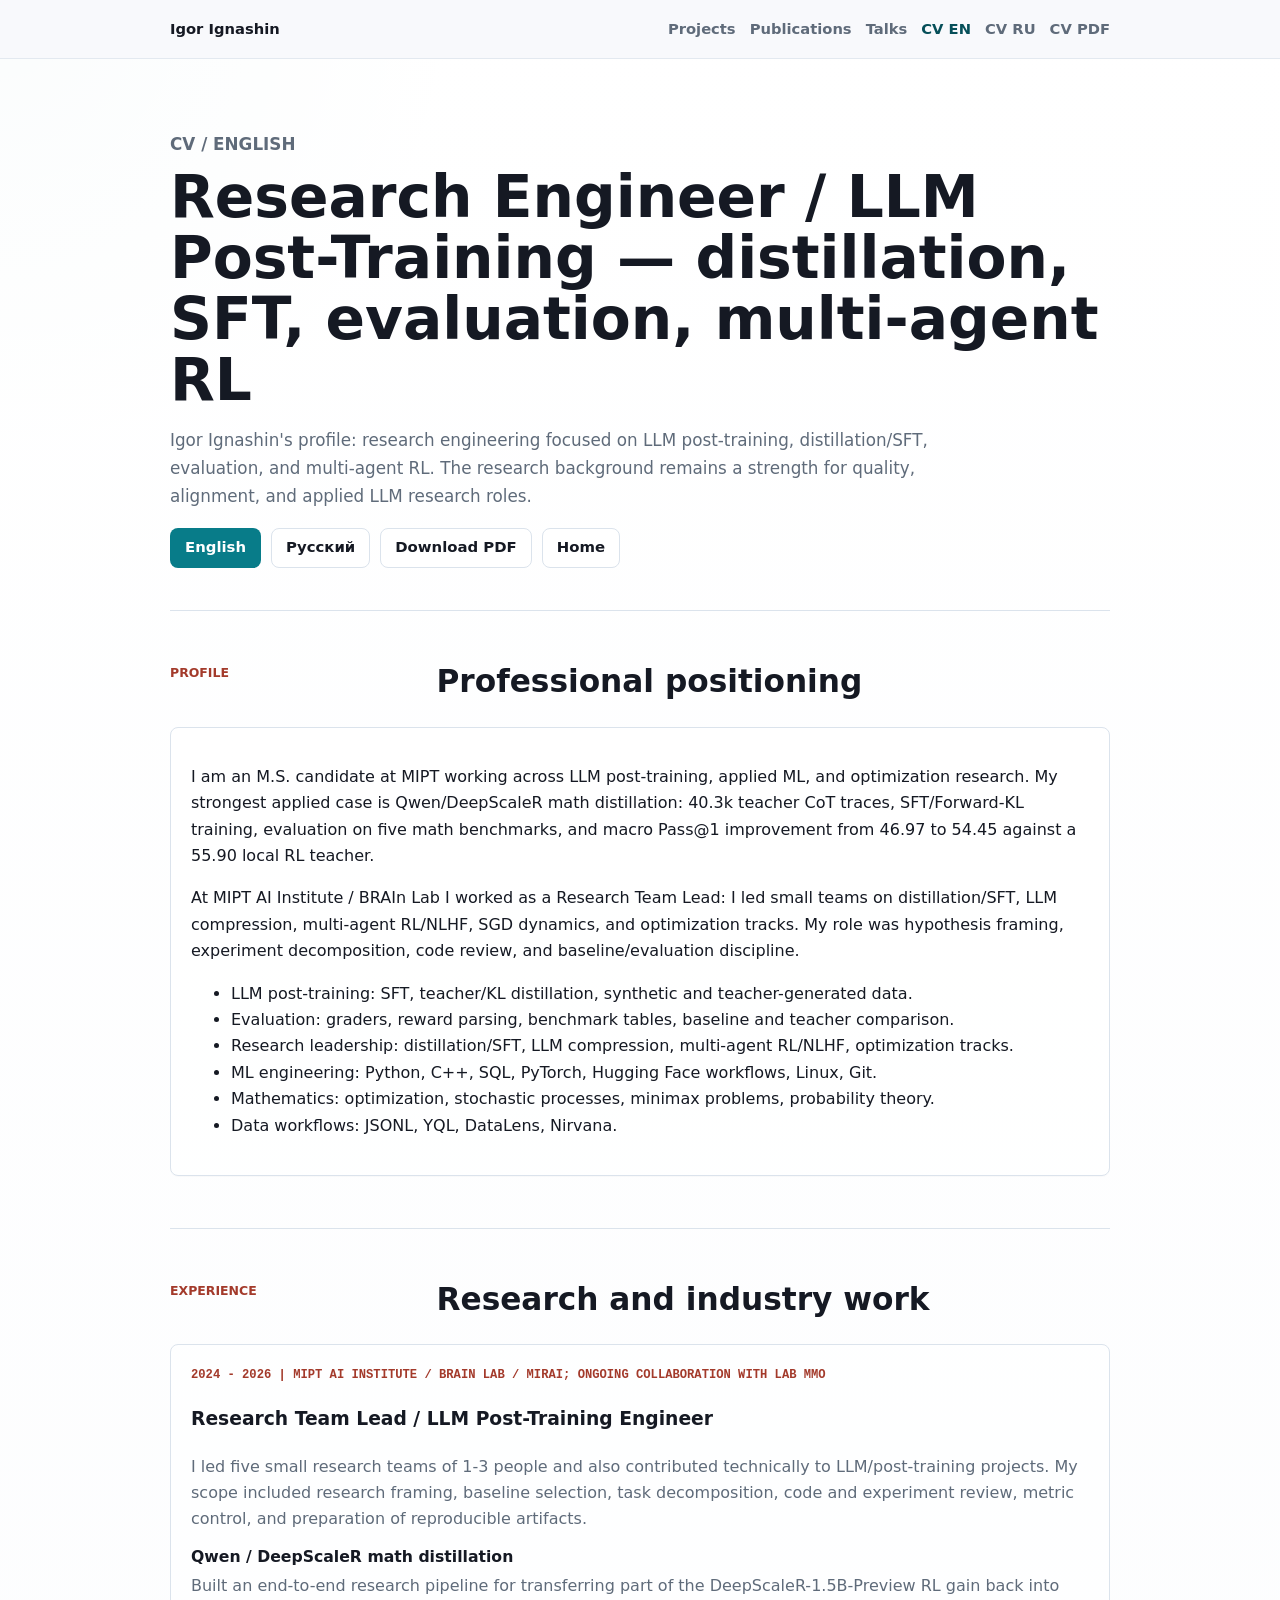
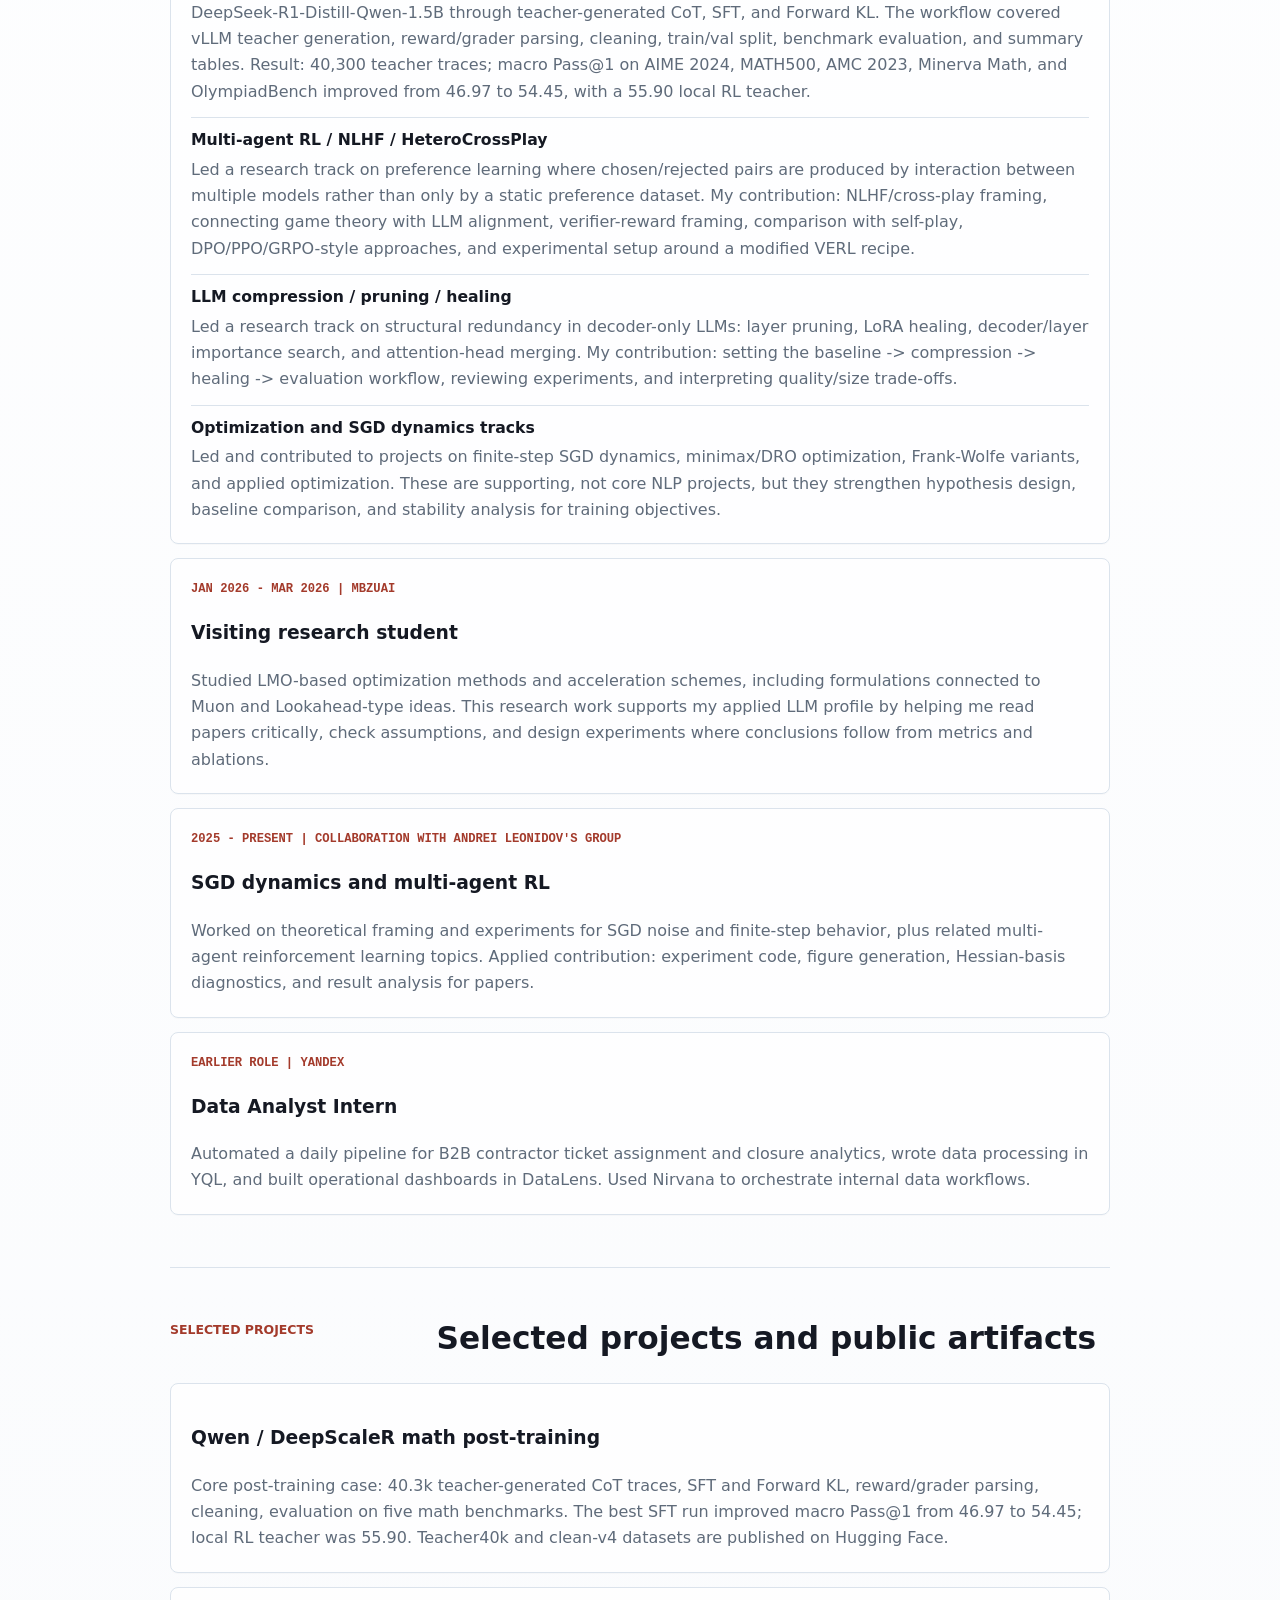
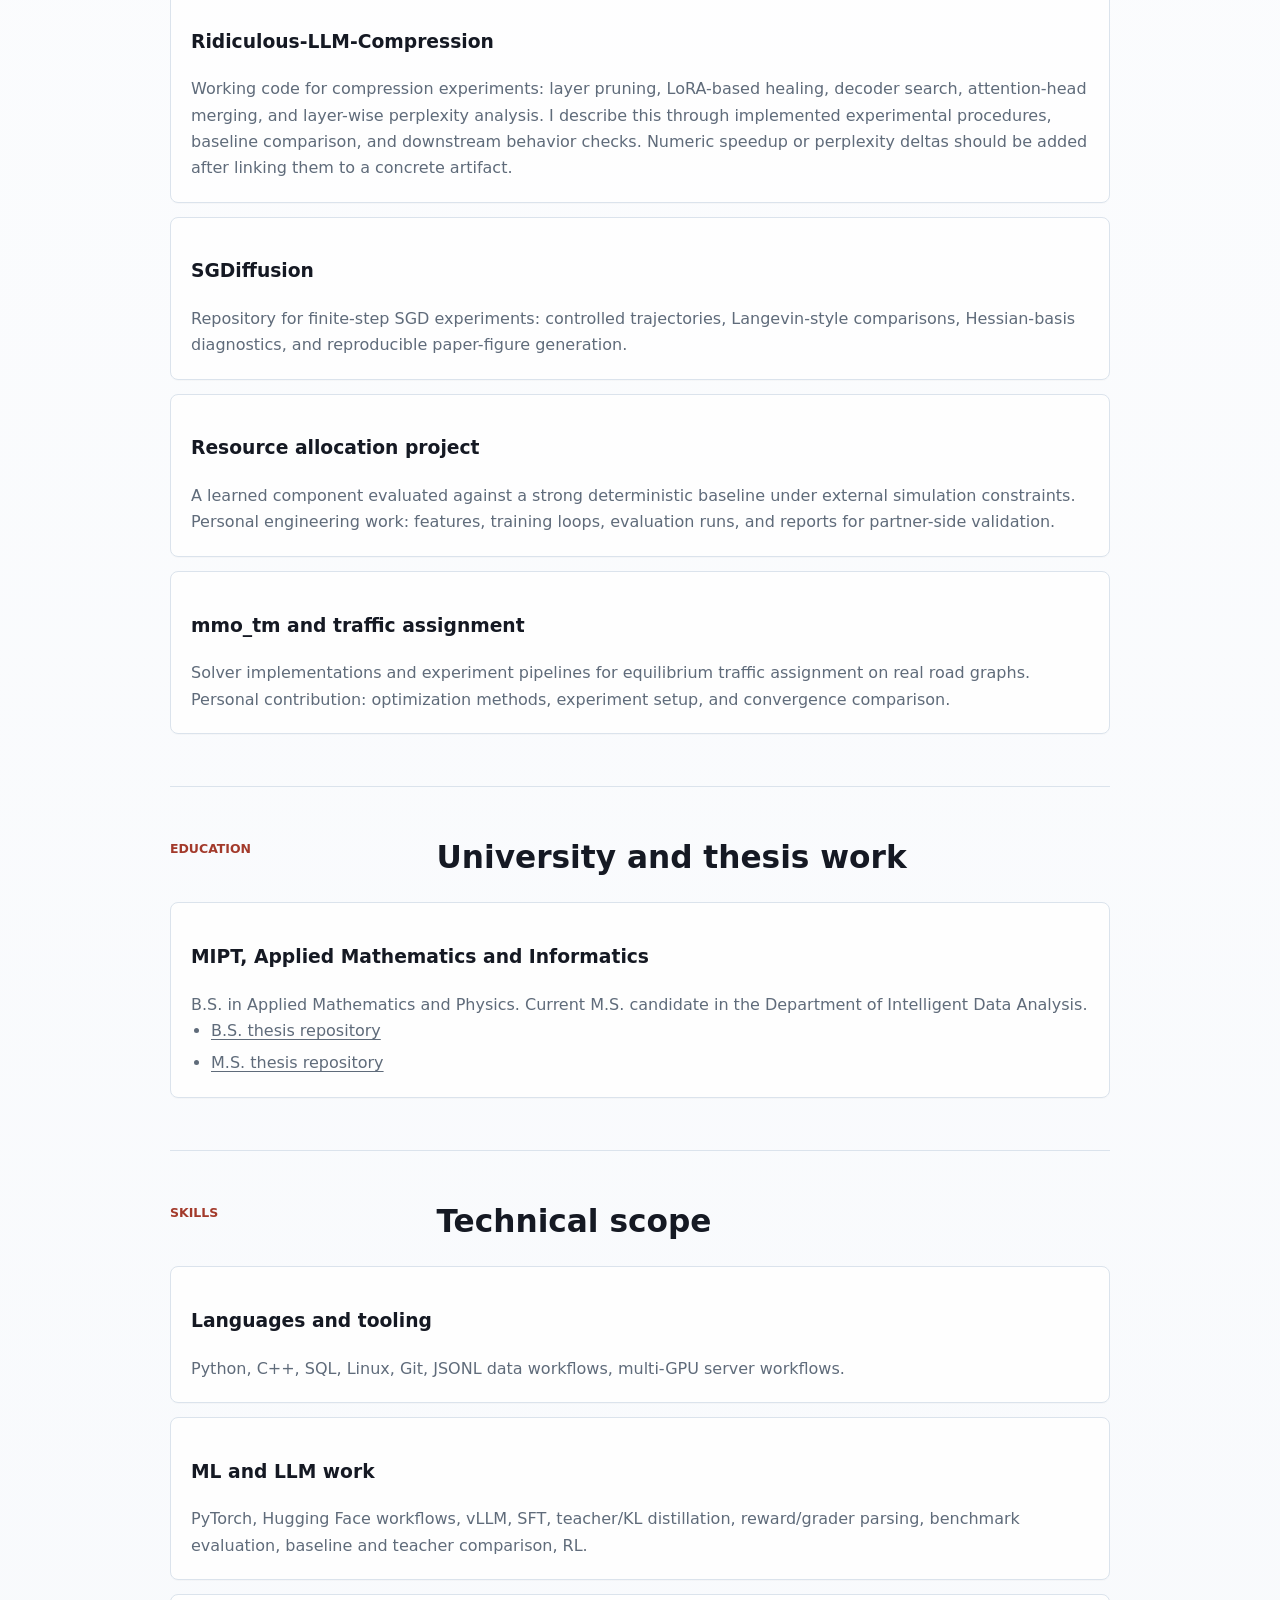
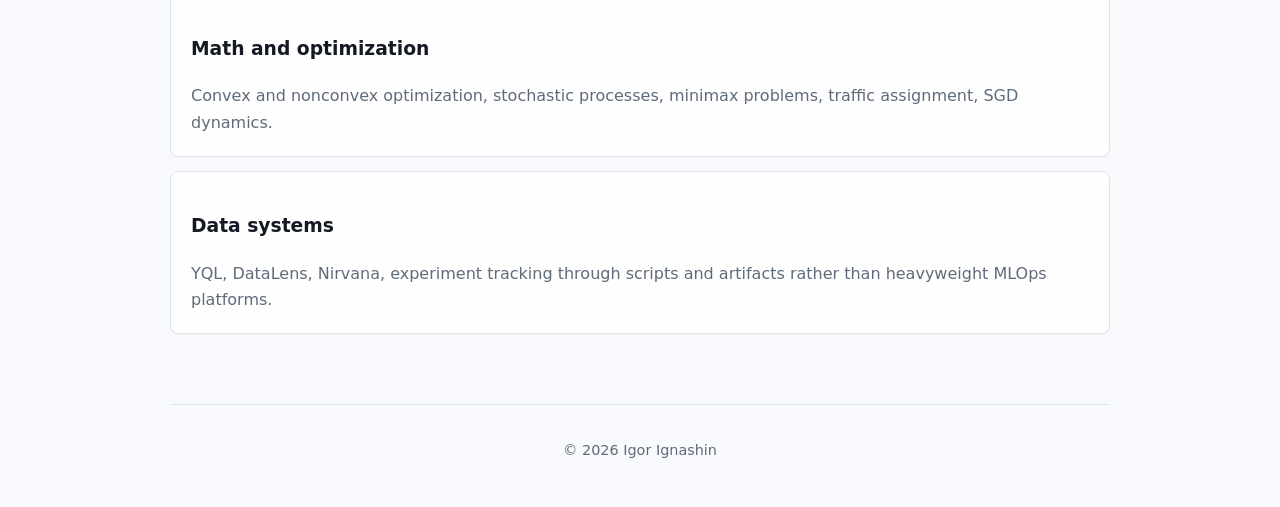
==== commit 2591a2fa: "Restore homepage and add CV PDFs" ====
--- a/cv-en.html
+++ b/cv-en.html
@@ -27,7 +27,7 @@
           <a href="index.html#talks">Talks</a>
           <a href="cv-en.html" aria-current="page">CV EN</a>
           <a href="cv-ru.html">CV RU</a>
-          <a href="assets/igor_ignashin_cv.pdf" download="Igor_Ignashin_CV.pdf">CV PDF</a>
+          <a href="assets/igor_ignashin_cv_en.pdf" download="Igor_Ignashin_CV_EN.pdf">CV PDF</a>
         </div>
       </nav>
     </header>
@@ -45,7 +45,7 @@
         <div class="lang-switch" aria-label="Language switch">
           <a class="button-link button-link--primary" href="cv-en.html">English</a>
           <a class="button-link" href="cv-ru.html">Русский</a>
-          <a class="button-link button-link--download" href="assets/igor_ignashin_cv.pdf" download="Igor_Ignashin_CV.pdf">Download PDF</a>
+          <a class="button-link button-link--download" href="assets/igor_ignashin_cv_en.pdf" download="Igor_Ignashin_CV_EN.pdf">Download PDF</a>
           <a class="button-link" href="index.html">Home</a>
         </div>
       </section>
--- a/assets/styles.css
+++ b/assets/styles.css
@@ -201,15 +201,6 @@
   color: #ffffff;
 }
 
-.button-link--download {
-  border-color: rgb(163 58 43 / 0.32);
-  color: var(--accent-warm);
-}
-
-.button-link--download:hover {
-  color: var(--accent-warm);
-}
-
 .section {
   scroll-margin-top: 78px;
   padding: 52px 0;
@@ -681,16 +672,6 @@
 
 .note-card p + p {
   margin-top: 12px;
-}
-
-.note-card ul {
-  margin: 14px 0 0;
-  padding-left: 20px;
-  color: var(--muted);
-}
-
-.note-card li + li {
-  margin-top: 6px;
 }
 
 .cv-entry-list {
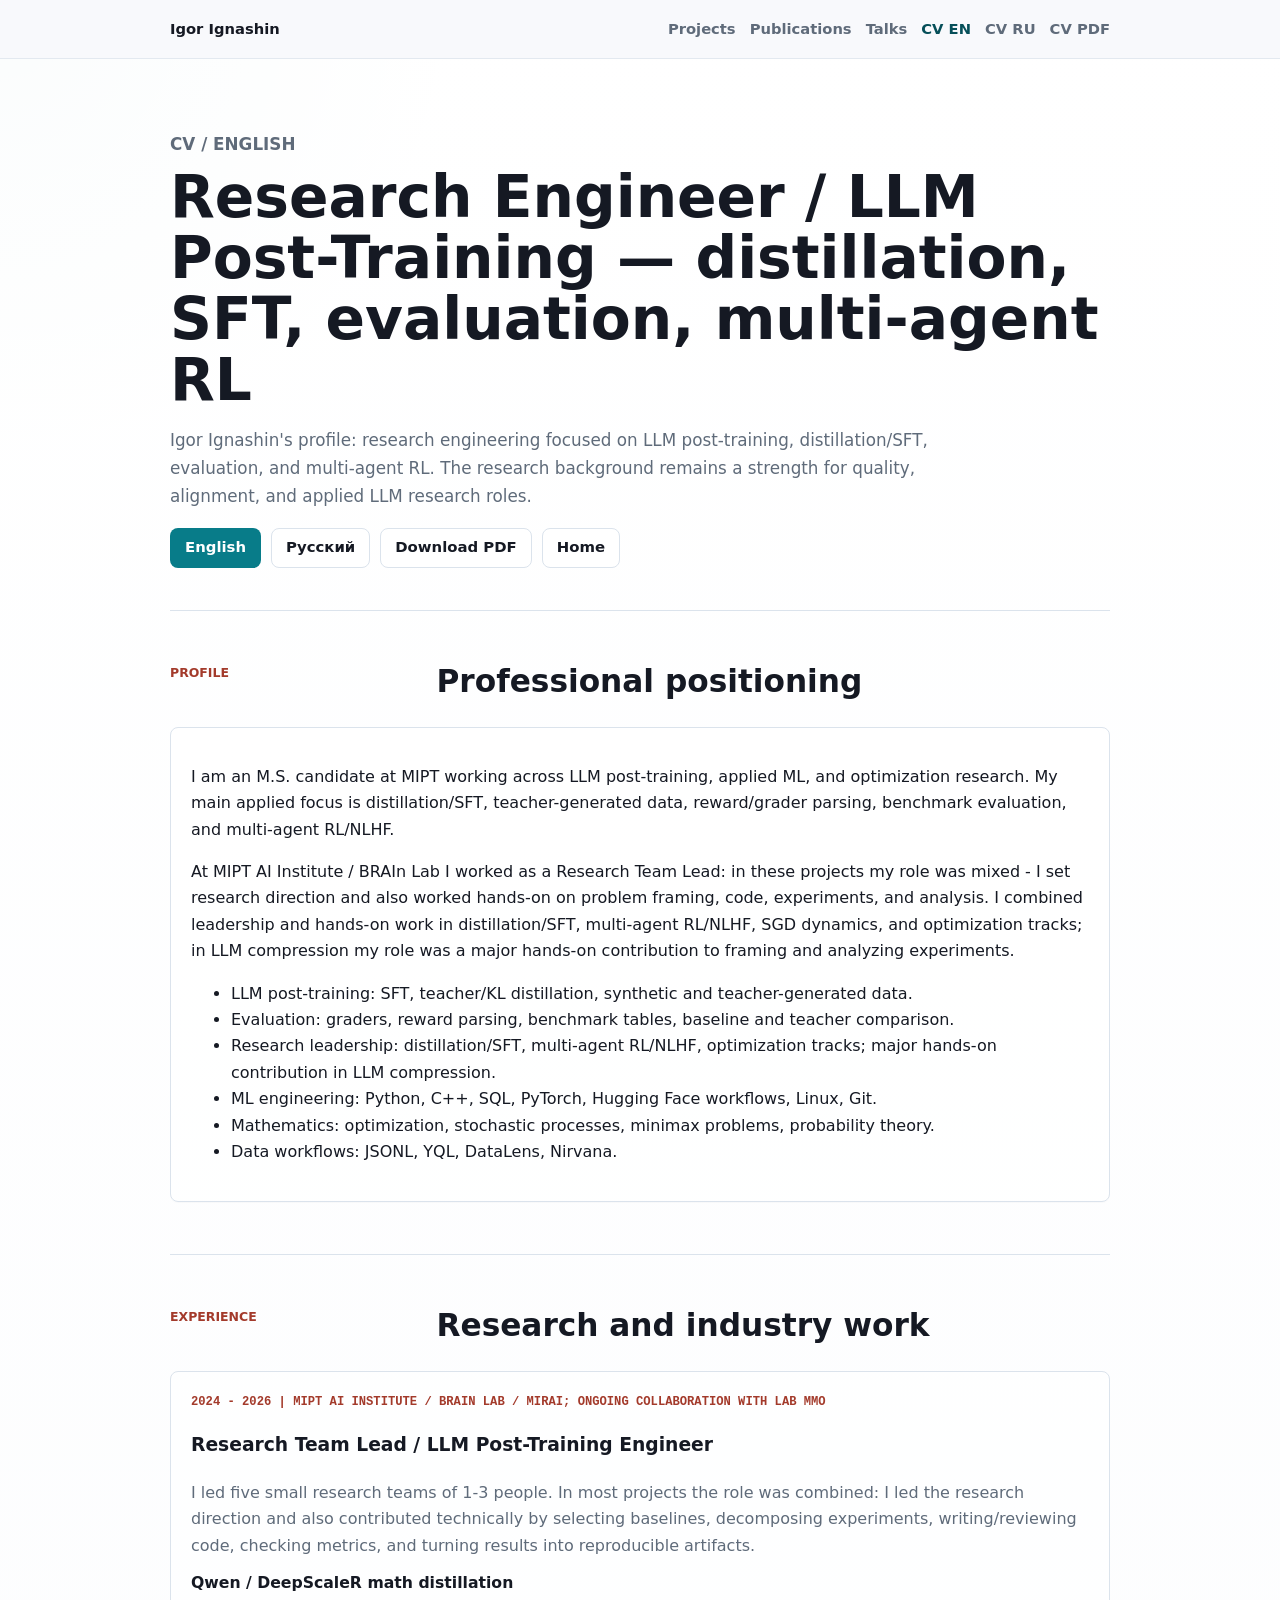
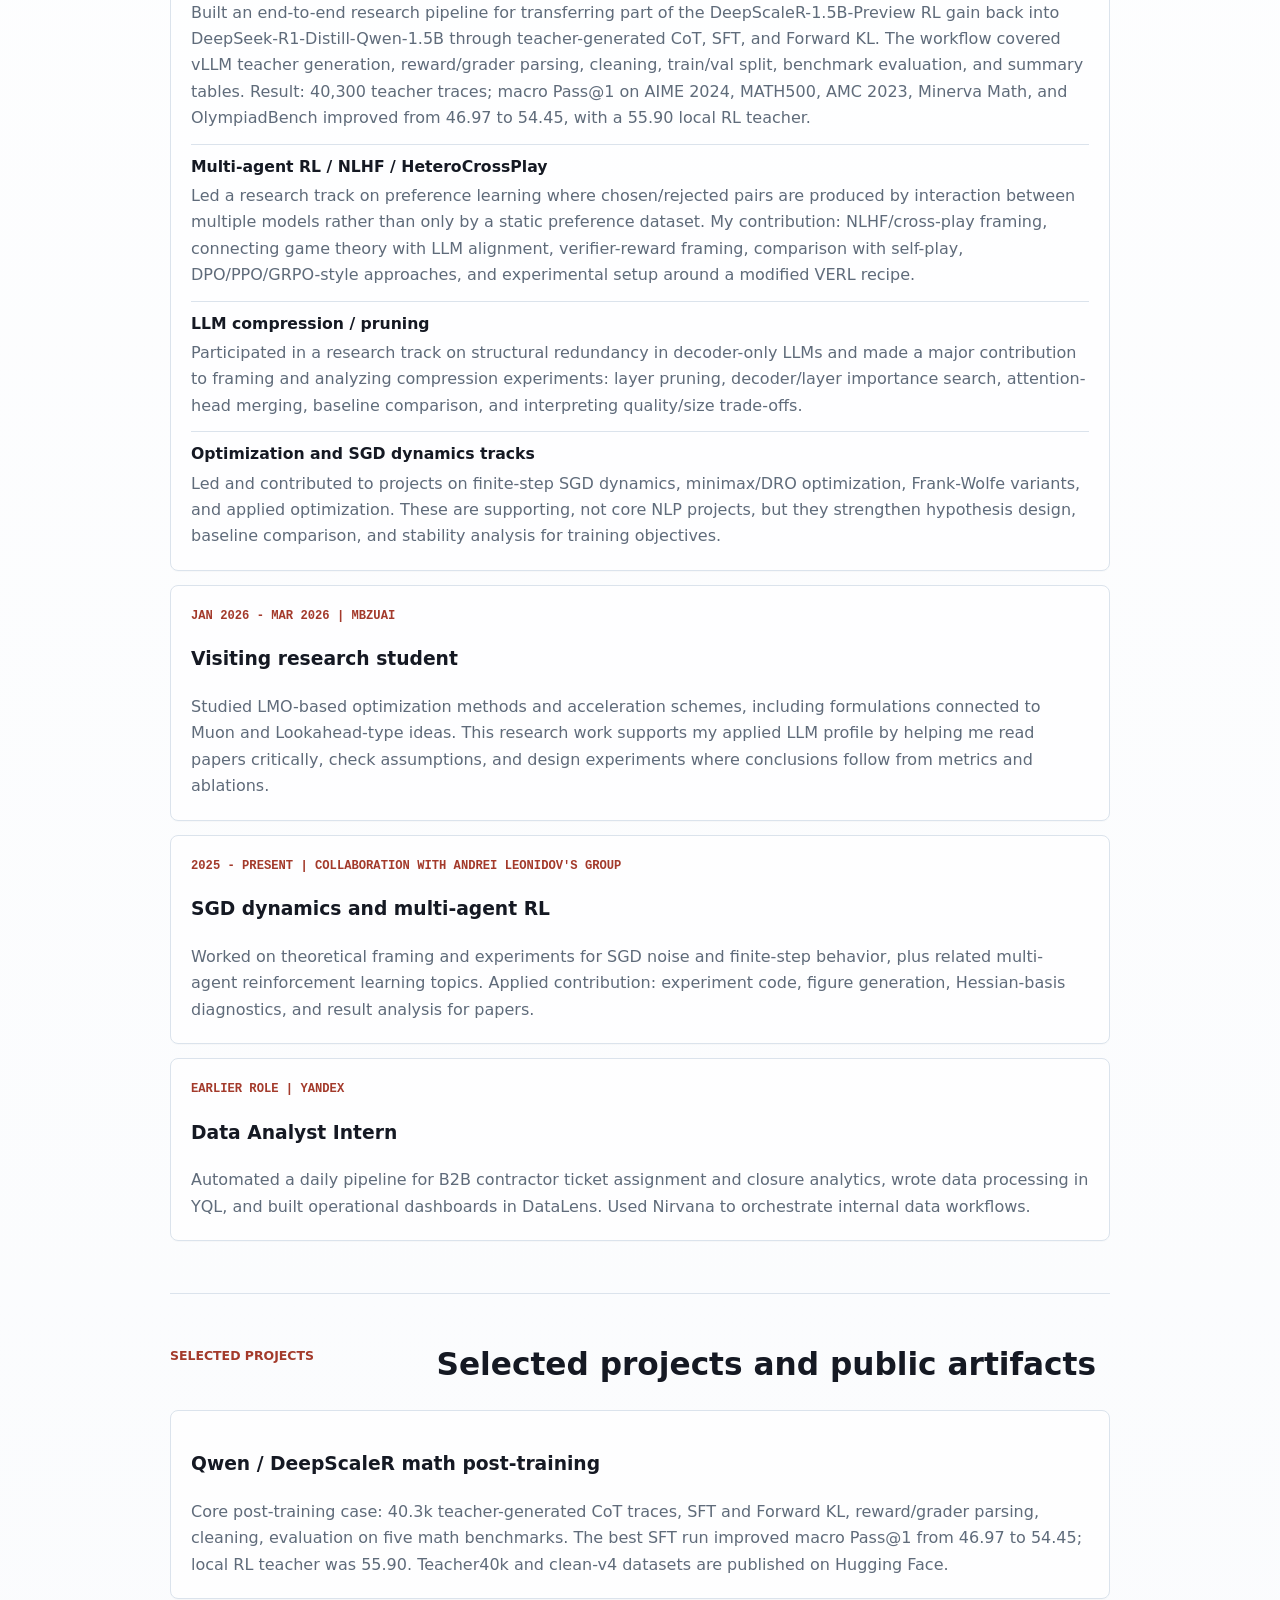
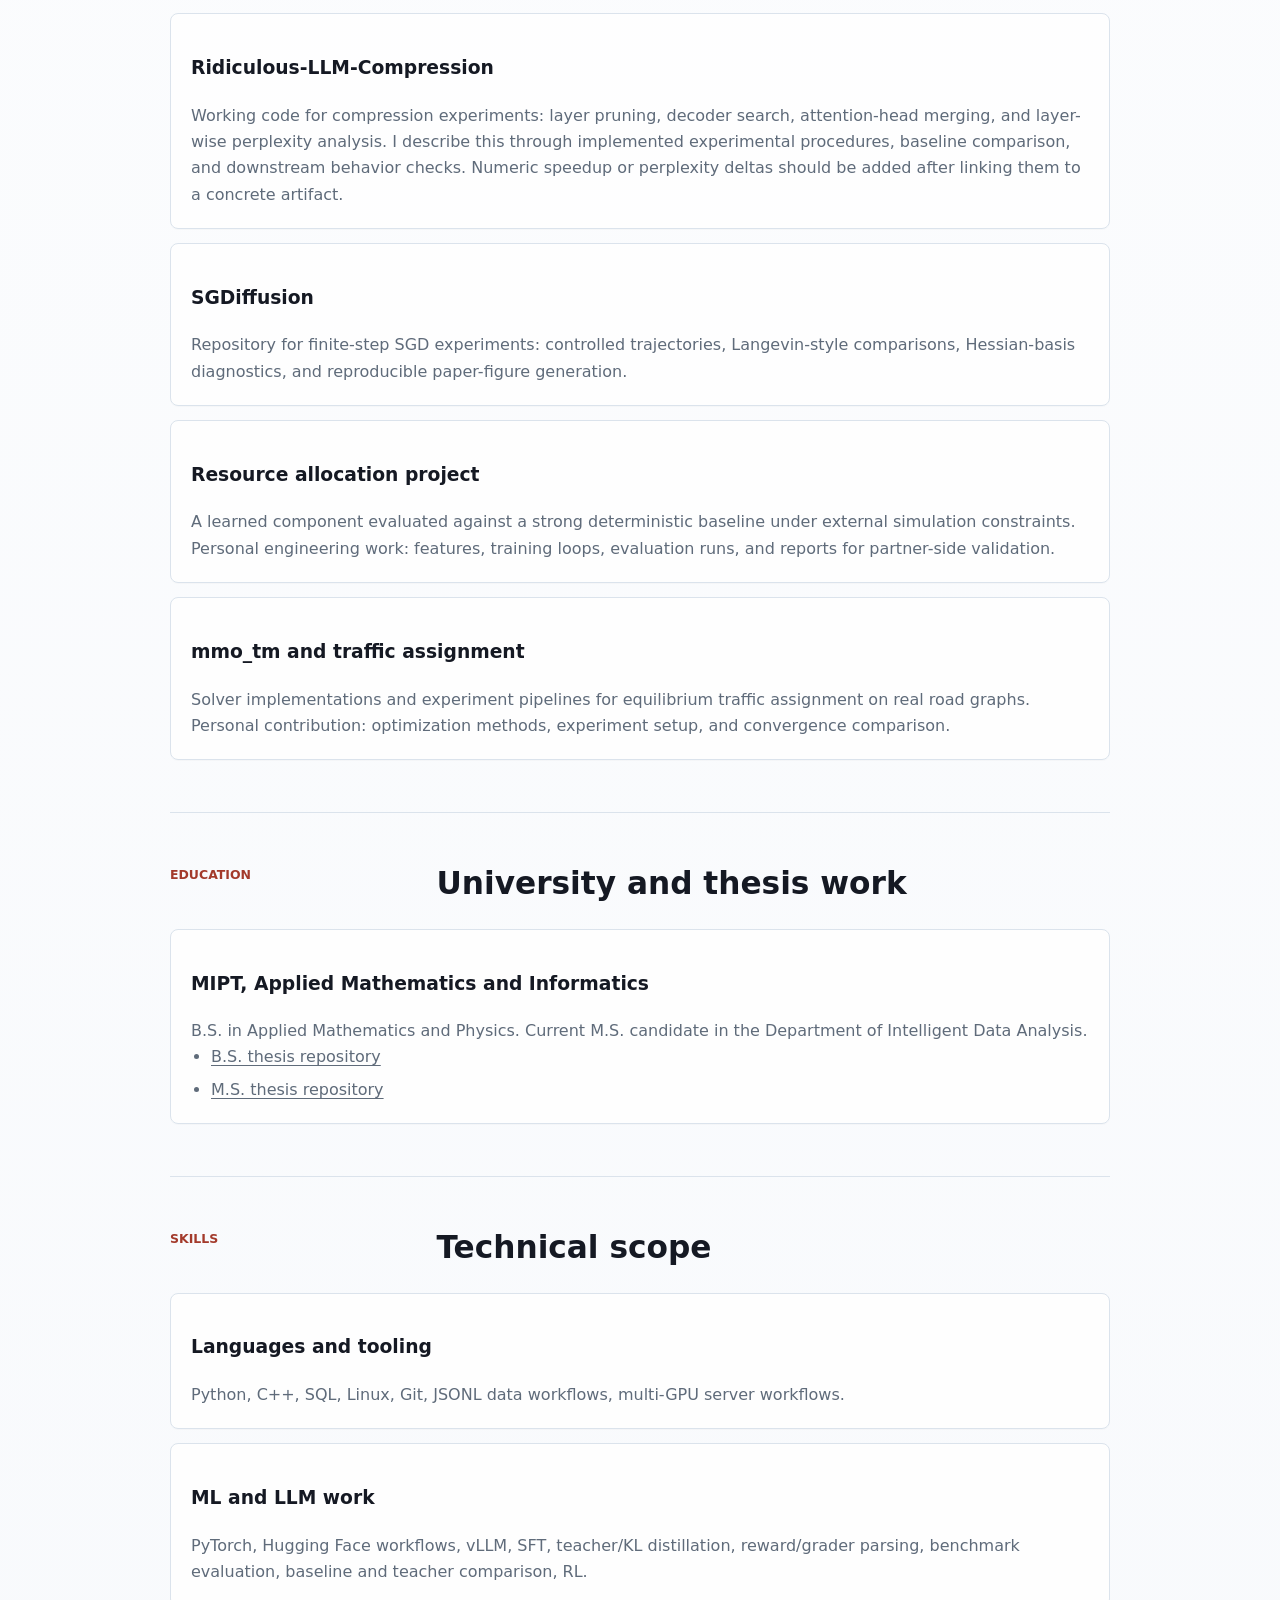
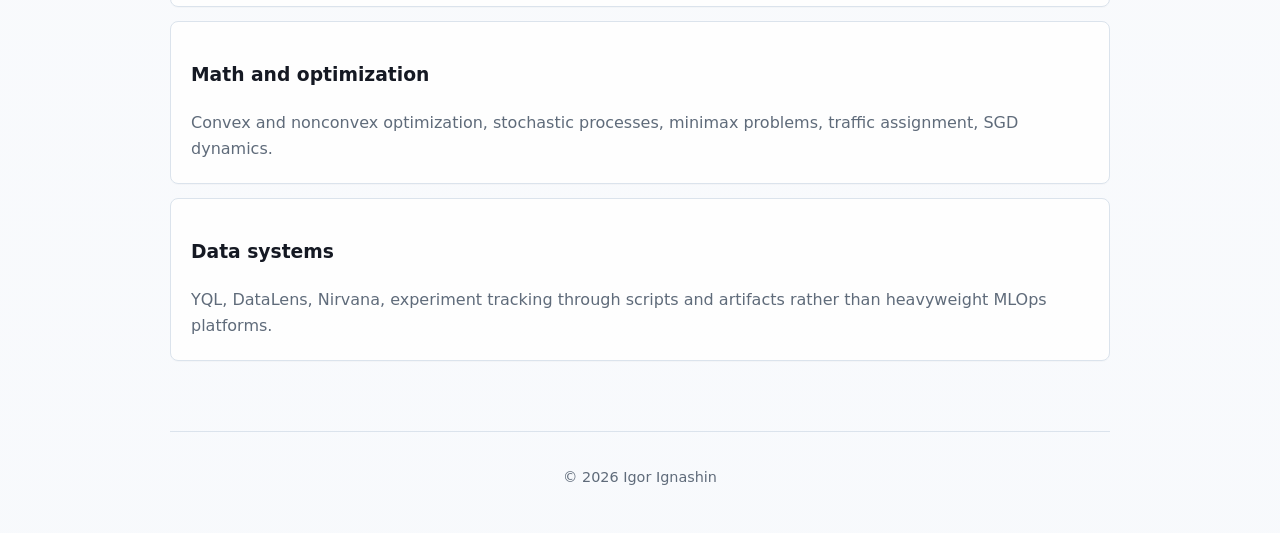
==== commit d3f1e01d: "Clean CV profile and contact details" ====
--- a/cv-en.html
+++ b/cv-en.html
@@ -58,23 +58,23 @@
         <div class="note-card">
           <p>
             I am an M.S. candidate at MIPT working across LLM post-training,
-            applied ML, and optimization research. My strongest applied case is
-            Qwen/DeepScaleR math distillation: 40.3k teacher CoT traces,
-            SFT/Forward-KL training, evaluation on five math benchmarks, and
-            macro Pass@1 improvement from 46.97 to 54.45 against a 55.90 local
-            RL teacher.
+            applied ML, and optimization research. My main applied focus is
+            distillation/SFT, teacher-generated data, reward/grader parsing,
+            benchmark evaluation, and multi-agent RL/NLHF.
           </p>
           <p>
             At MIPT AI Institute / BRAIn Lab I worked as a Research Team Lead:
-            I led small teams on distillation/SFT, LLM compression, multi-agent
-            RL/NLHF, SGD dynamics, and optimization tracks. My role was
-            hypothesis framing, experiment decomposition, code review, and
-            baseline/evaluation discipline.
+            in these projects my role was mixed - I set research direction and
+            also worked hands-on on problem framing, code, experiments, and
+            analysis. I combined leadership and hands-on work in distillation/SFT,
+            multi-agent RL/NLHF, SGD dynamics, and optimization tracks; in LLM
+            compression my role was a major hands-on contribution to framing and
+            analyzing experiments.
           </p>
           <ul>
             <li>LLM post-training: SFT, teacher/KL distillation, synthetic and teacher-generated data.</li>
             <li>Evaluation: graders, reward parsing, benchmark tables, baseline and teacher comparison.</li>
-            <li>Research leadership: distillation/SFT, LLM compression, multi-agent RL/NLHF, optimization tracks.</li>
+            <li>Research leadership: distillation/SFT, multi-agent RL/NLHF, optimization tracks; major hands-on contribution in LLM compression.</li>
             <li>ML engineering: Python, C++, SQL, PyTorch, Hugging Face workflows, Linux, Git.</li>
             <li>Mathematics: optimization, stochastic processes, minimax problems, probability theory.</li>
             <li>Data workflows: JSONL, YQL, DataLens, Nirvana.</li>
@@ -92,11 +92,11 @@
             <div class="cv-entry__meta">2024 - 2026 | MIPT AI Institute / BRAIn Lab / MIRAI; ongoing collaboration with LAB MMO</div>
             <h3>Research Team Lead / LLM Post-Training Engineer</h3>
             <p>
-              I led five small research teams of 1-3 people and also contributed
-              technically to LLM/post-training projects. My scope included
-              research framing, baseline selection, task decomposition, code and
-              experiment review, metric control, and preparation of reproducible
-              artifacts.
+              I led five small research teams of 1-3 people. In most projects
+              the role was combined: I led the research direction and also
+              contributed technically by selecting baselines, decomposing
+              experiments, writing/reviewing code, checking metrics, and turning
+              results into reproducible artifacts.
             </p>
             <div class="cv-entry__projects">
               <section class="cv-entry__project">
@@ -126,13 +126,13 @@
                 </p>
               </section>
               <section class="cv-entry__project">
-                <h4>LLM compression / pruning / healing</h4>
-                <p>
-                  Led a research track on structural redundancy in decoder-only
-                  LLMs: layer pruning, LoRA healing, decoder/layer importance
-                  search, and attention-head merging. My contribution: setting
-                  the baseline -> compression -> healing -> evaluation workflow,
-                  reviewing experiments, and interpreting quality/size trade-offs.
+                <h4>LLM compression / pruning</h4>
+                <p>
+                  Participated in a research track on structural redundancy in
+                  decoder-only LLMs and made a major contribution to framing and
+                  analyzing compression experiments: layer pruning, decoder/layer
+                  importance search, attention-head merging, baseline comparison,
+                  and interpreting quality/size trade-offs.
                 </p>
               </section>
               <section class="cv-entry__project">
@@ -204,9 +204,9 @@
           <article class="cv-entry">
             <h3>Ridiculous-LLM-Compression</h3>
             <p>
-              Working code for compression experiments: layer pruning,
-              LoRA-based healing, decoder search, attention-head merging, and
-              layer-wise perplexity analysis. I describe this through
+              Working code for compression experiments: layer pruning, decoder
+              search, attention-head merging, and layer-wise perplexity analysis.
+              I describe this through
               implemented experimental procedures, baseline comparison, and
               downstream behavior checks. Numeric speedup or perplexity deltas
               should be added after linking them to a concrete artifact.
